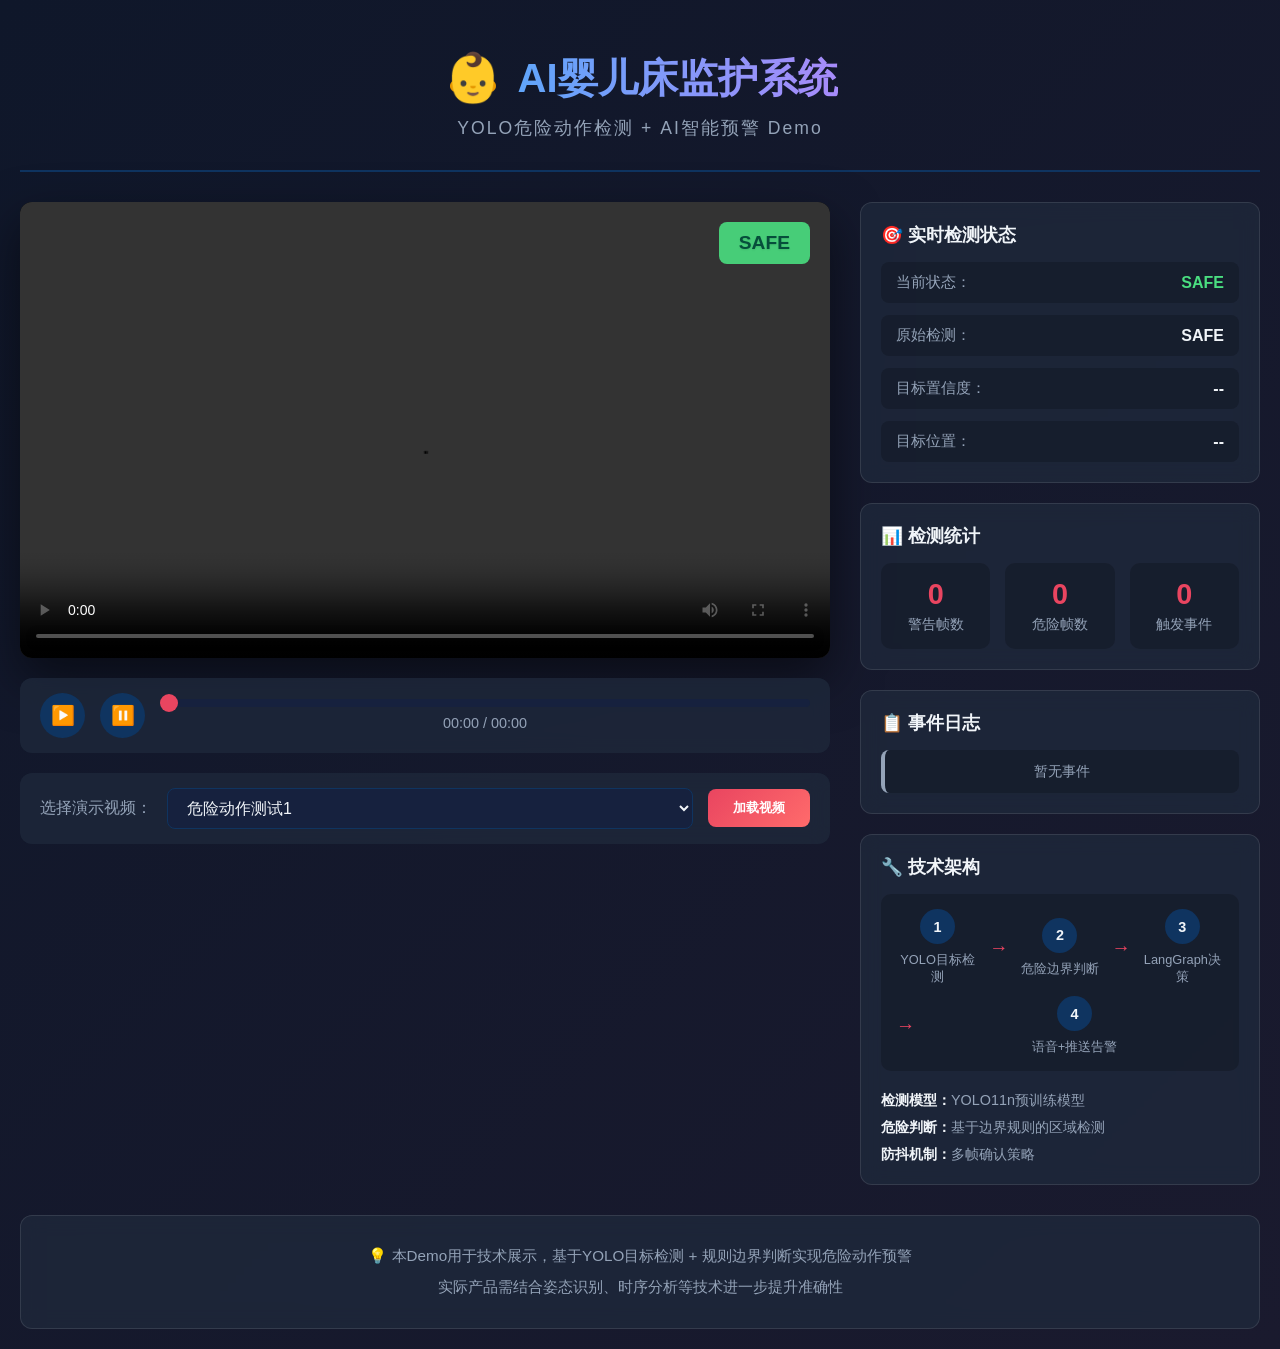
==== web_demo/index.html @ 7f45ea26 "初始化智能婴儿床双Agent演示项目 - 项目结构重组：docs/、assets/、archive/、data/sample_events/ - 保留核心演示代码：LangGraph Safety A" ====
<!DOCTYPE html>
<html lang="zh-CN">
<head>
    <meta charset="UTF-8">
    <meta name="viewport" content="width=device-width, initial-scale=1.0">
    <title>AI婴儿床监护系统 - YOLO危险动作检测Demo</title>
    <link rel="stylesheet" href="css/style.css">
</head>
<body>
    <div class="container">
        <!-- 头部标题 -->
        <header class="header">
            <div class="logo">
                <span class="logo-icon">👶</span>
                <h1>AI婴儿床监护系统</h1>
            </div>
            <div class="subtitle">YOLO危险动作检测 + AI智能预警 Demo</div>
        </header>

        <!-- 主内容区 -->
        <main class="main-content">
            <!-- 左侧：视频播放区 -->
            <div class="video-section">
                <div class="video-container">
                    <video id="videoPlayer" class="video-player" controls>
                        <source src="" type="video/mp4">
                        您的浏览器不支持视频播放
                    </video>
                    <canvas id="overlayCanvas" class="overlay-canvas"></canvas>
                    
                    <!-- 状态覆盖层 -->
                    <div id="statusOverlay" class="status-overlay safe">
                        <div class="status-badge" id="statusBadge">SAFE</div>
                    </div>
                    
                    <!-- 危险警告覆盖层 -->
                    <div id="dangerOverlay" class="danger-overlay hidden">
                        <div class="danger-content">
                            <div class="danger-icon">⚠️</div>
                            <div class="danger-text">危险动作检测</div>
                            <div class="danger-subtext">AI闭环已激活</div>
                        </div>
                    </div>
                </div>
                
                <!-- 视频控制栏 -->
                <div class="video-controls">
                    <button id="playBtn" class="control-btn">
                        <span class="icon">▶️</span>
                    </button>
                    <button id="pauseBtn" class="control-btn">
                        <span class="icon">⏸️</span>
                    </button>
                    <div class="progress-container">
                        <input type="range" id="progressBar" class="progress-bar" min="0" max="100" value="0">
                        <div class="time-display">
                            <span id="currentTime">00:00</span> / <span id="totalTime">00:00</span>
                        </div>
                    </div>
                </div>
                
                <!-- 视频选择器 -->
                <div class="video-selector">
                    <label>选择演示视频：</label>
                    <select id="videoSelect" class="video-select">
                        <option value="dangerous_test1">危险动作测试1</option>
                        <option value="dangerous_test2">危险动作测试2</option>
                        <option value="dangerous_test3">危险动作测试3</option>
                    </select>
                    <button id="loadVideoBtn" class="load-btn">加载视频</button>
                </div>
            </div>

            <!-- 右侧：信息面板 -->
            <div class="info-section">
                <!-- 实时状态卡片 -->
                <div class="info-card status-card">
                    <h3>🎯 实时检测状态</h3>
                    <div class="status-display">
                        <div class="status-item">
                            <span class="label">当前状态：</span>
                            <span id="currentStage" class="value stage-safe">SAFE</span>
                        </div>
                        <div class="status-item">
                            <span class="label">原始检测：</span>
                            <span id="rawStage" class="value">SAFE</span>
                        </div>
                        <div class="status-item">
                            <span class="label">目标置信度：</span>
                            <span id="confidence" class="value">--</span>
                        </div>
                        <div class="status-item">
                            <span class="label">目标位置：</span>
                            <span id="targetPos" class="value">--</span>
                        </div>
                    </div>
                </div>

                <!-- 检测统计 -->
                <div class="info-card stats-card">
                    <h3>📊 检测统计</h3>
                    <div class="stats-grid">
                        <div class="stat-item">
                            <div class="stat-value" id="warningCount">0</div>
                            <div class="stat-label">警告帧数</div>
                        </div>
                        <div class="stat-item">
                            <div class="stat-value" id="dangerCount">0</div>
                            <div class="stat-label">危险帧数</div>
                        </div>
                        <div class="stat-item">
                            <div class="stat-value" id="eventCount">0</div>
                            <div class="stat-label">触发事件</div>
                        </div>
                    </div>
                </div>

                <!-- 事件日志 -->
                <div class="info-card events-card">
                    <h3>📋 事件日志</h3>
                    <div id="eventsList" class="events-list">
                        <div class="event-item empty">暂无事件</div>
                    </div>
                </div>

                <!-- 技术说明 -->
                <div class="info-card tech-card">
                    <h3>🔧 技术架构</h3>
                    <div class="tech-flow">
                        <div class="tech-step">
                            <div class="step-num">1</div>
                            <div class="step-text">YOLO目标检测</div>
                        </div>
                        <div class="tech-arrow">→</div>
                        <div class="tech-step">
                            <div class="step-num">2</div>
                            <div class="step-text">危险边界判断</div>
                        </div>
                        <div class="tech-arrow">→</div>
                        <div class="tech-step">
                            <div class="step-num">3</div>
                            <div class="step-text">LangGraph决策</div>
                        </div>
                        <div class="tech-arrow">→</div>
                        <div class="tech-step">
                            <div class="step-num">4</div>
                            <div class="step-text">语音+推送告警</div>
                        </div>
                    </div>
                    <div class="tech-details">
                        <p><strong>检测模型：</strong>YOLO11n预训练模型</p>
                        <p><strong>危险判断：</strong>基于边界规则的区域检测</p>
                        <p><strong>防抖机制：</strong>多帧确认策略</p>
                    </div>
                </div>
            </div>
        </main>

        <!-- 底部说明 -->
        <footer class="footer">
            <p>💡 本Demo用于技术展示，基于YOLO目标检测 + 规则边界判断实现危险动作预警</p>
            <p>实际产品需结合姿态识别、时序分析等技术进一步提升准确性</p>
        </footer>
    </div>

    <script src="js/app.js"></script>
</body>
</html>
---- web_demo/css/style.css ----
/* 全局样式 */
* {
    margin: 0;
    padding: 0;
    box-sizing: border-box;
}

:root {
    --primary-color: #1a1a2e;
    --secondary-color: #16213e;
    --accent-color: #0f3460;
    --highlight-color: #e94560;
    --safe-color: #4ade80;
    --warning-color: #fbbf24;
    --danger-color: #f87171;
    --text-primary: #f1f5f9;
    --text-secondary: #94a3b8;
    --bg-dark: #0f172a;
    --card-bg: rgba(30, 41, 59, 0.8);
}

body {
    font-family: -apple-system, BlinkMacSystemFont, 'Segoe UI', 'PingFang SC', 'Hiragino Sans GB', 'Microsoft YaHei', sans-serif;
    background: linear-gradient(135deg, var(--bg-dark) 0%, var(--primary-color) 100%);
    color: var(--text-primary);
    min-height: 100vh;
    overflow-x: hidden;
}

.container {
    max-width: 1600px;
    margin: 0 auto;
    padding: 20px;
}

/* 头部样式 */
.header {
    text-align: center;
    padding: 30px 0;
    border-bottom: 2px solid var(--accent-color);
    margin-bottom: 30px;
}

.logo {
    display: flex;
    align-items: center;
    justify-content: center;
    gap: 15px;
    margin-bottom: 10px;
}

.logo-icon {
    font-size: 48px;
}

.header h1 {
    font-size: 2.5rem;
    background: linear-gradient(90deg, #60a5fa, #a78bfa);
    -webkit-background-clip: text;
    -webkit-text-fill-color: transparent;
    background-clip: text;
}

.subtitle {
    color: var(--text-secondary);
    font-size: 1.1rem;
    letter-spacing: 2px;
}

/* 主内容区 */
.main-content {
    display: grid;
    grid-template-columns: 1fr 400px;
    gap: 30px;
    margin-bottom: 30px;
}

/* 视频播放区 */
.video-section {
    display: flex;
    flex-direction: column;
    gap: 20px;
}

.video-container {
    position: relative;
    width: 100%;
    aspect-ratio: 16/9;
    background: #000;
    border-radius: 12px;
    overflow: hidden;
    box-shadow: 0 20px 50px rgba(0, 0, 0, 0.5);
}

.video-player {
    width: 100%;
    height: 100%;
    object-fit: contain;
    display: block;
}

.overlay-canvas {
    position: absolute;
    top: 0;
    left: 0;
    width: 100%;
    height: 100%;
    pointer-events: none;
}

/* 状态覆盖层 */
.status-overlay {
    position: absolute;
    top: 20px;
    right: 20px;
    padding: 10px 20px;
    border-radius: 8px;
    font-weight: bold;
    font-size: 1.2rem;
    transition: all 0.3s ease;
}

.status-overlay.safe {
    background: rgba(74, 222, 128, 0.9);
    color: #064e3b;
}

.status-overlay.warning {
    background: rgba(251, 191, 36, 0.9);
    color: #78350f;
}

.status-overlay.danger {
    background: rgba(248, 113, 113, 0.9);
    color: #7f1d1d;
}

.status-badge {
    text-shadow: 0 1px 2px rgba(0, 0, 0, 0.1);
}

/* 危险警告覆盖层 */
.danger-overlay {
    position: absolute;
    top: 0;
    left: 0;
    width: 100%;
    height: 100%;
    background: rgba(220, 38, 38, 0.85);
    display: flex;
    align-items: center;
    justify-content: center;
    animation: dangerPulse 1s ease-in-out infinite;
}

.danger-overlay.hidden {
    display: none;
}

@keyframes dangerPulse {
    0%, 100% { opacity: 0.9; }
    50% { opacity: 1; }
}

.danger-content {
    text-align: center;
    color: white;
}

.danger-icon {
    font-size: 80px;
    margin-bottom: 20px;
    animation: shake 0.5s ease-in-out infinite;
}

@keyframes shake {
    0%, 100% { transform: translateX(0); }
    25% { transform: translateX(-10px); }
    75% { transform: translateX(10px); }
}

.danger-text {
    font-size: 2.5rem;
    font-weight: bold;
    margin-bottom: 10px;
    text-shadow: 0 2px 10px rgba(0, 0, 0, 0.5);
}

.danger-subtext {
    font-size: 1.3rem;
    opacity: 0.9;
}

/* 视频控制栏 */
.video-controls {
    display: flex;
    align-items: center;
    gap: 15px;
    padding: 15px 20px;
    background: var(--card-bg);
    border-radius: 12px;
    backdrop-filter: blur(10px);
}

.control-btn {
    width: 45px;
    height: 45px;
    border: none;
    border-radius: 50%;
    background: var(--accent-color);
    color: white;
    cursor: pointer;
    transition: all 0.3s ease;
    display: flex;
    align-items: center;
    justify-content: center;
    font-size: 1.2rem;
}

.control-btn:hover {
    background: var(--highlight-color);
    transform: scale(1.05);
}

.progress-container {
    flex: 1;
    display: flex;
    flex-direction: column;
    gap: 8px;
}

.progress-bar {
    width: 100%;
    height: 8px;
    -webkit-appearance: none;
    appearance: none;
    background: var(--secondary-color);
    border-radius: 4px;
    outline: none;
    cursor: pointer;
}

.progress-bar::-webkit-slider-thumb {
    -webkit-appearance: none;
    appearance: none;
    width: 18px;
    height: 18px;
    background: var(--highlight-color);
    border-radius: 50%;
    cursor: pointer;
    transition: all 0.2s ease;
}

.progress-bar::-webkit-slider-thumb:hover {
    transform: scale(1.2);
    box-shadow: 0 0 10px rgba(233, 69, 96, 0.5);
}

.time-display {
    text-align: center;
    color: var(--text-secondary);
    font-size: 0.9rem;
    font-variant-numeric: tabular-nums;
}

/* 视频选择器 */
.video-selector {
    display: flex;
    align-items: center;
    gap: 15px;
    padding: 15px 20px;
    background: var(--card-bg);
    border-radius: 12px;
    backdrop-filter: blur(10px);
}

.video-selector label {
    color: var(--text-secondary);
    font-weight: 500;
}

.video-select {
    flex: 1;
    padding: 10px 15px;
    border: 1px solid var(--accent-color);
    border-radius: 8px;
    background: var(--secondary-color);
    color: var(--text-primary);
    font-size: 1rem;
    cursor: pointer;
    outline: none;
}

.video-select:focus {
    border-color: var(--highlight-color);
}

.load-btn {
    padding: 10px 25px;
    border: none;
    border-radius: 8px;
    background: linear-gradient(135deg, var(--highlight-color), #ff6b6b);
    color: white;
    font-weight: 600;
    cursor: pointer;
    transition: all 0.3s ease;
}

.load-btn:hover {
    transform: translateY(-2px);
    box-shadow: 0 5px 20px rgba(233, 69, 96, 0.4);
}

/* 信息面板 */
.info-section {
    display: flex;
    flex-direction: column;
    gap: 20px;
}

.info-card {
    background: var(--card-bg);
    border-radius: 12px;
    padding: 20px;
    backdrop-filter: blur(10px);
    border: 1px solid rgba(255, 255, 255, 0.1);
}

.info-card h3 {
    font-size: 1.1rem;
    margin-bottom: 15px;
    color: var(--text-primary);
    display: flex;
    align-items: center;
    gap: 10px;
}

/* 状态显示 */
.status-display {
    display: flex;
    flex-direction: column;
    gap: 12px;
}

.status-item {
    display: flex;
    justify-content: space-between;
    align-items: center;
    padding: 10px 15px;
    background: rgba(0, 0, 0, 0.2);
    border-radius: 8px;
}

.status-item .label {
    color: var(--text-secondary);
    font-size: 0.95rem;
}

.status-item .value {
    font-weight: 600;
    font-variant-numeric: tabular-nums;
}

.stage-safe {
    color: var(--safe-color);
}

.stage-warning {
    color: var(--warning-color);
}

.stage-danger {
    color: var(--danger-color);
}

/* 统计网格 */
.stats-grid {
    display: grid;
    grid-template-columns: repeat(3, 1fr);
    gap: 15px;
}

.stat-item {
    text-align: center;
    padding: 15px;
    background: rgba(0, 0, 0, 0.2);
    border-radius: 10px;
    transition: all 0.3s ease;
}

.stat-item:hover {
    transform: translateY(-3px);
    background: rgba(0, 0, 0, 0.3);
}

.stat-value {
    font-size: 1.8rem;
    font-weight: bold;
    color: var(--highlight-color);
    margin-bottom: 5px;
}

.stat-label {
    font-size: 0.85rem;
    color: var(--text-secondary);
}

/* 事件列表 */
.events-list {
    max-height: 200px;
    overflow-y: auto;
    display: flex;
    flex-direction: column;
    gap: 10px;
}

.events-list::-webkit-scrollbar {
    width: 6px;
}

.events-list::-webkit-scrollbar-track {
    background: var(--secondary-color);
    border-radius: 3px;
}

.events-list::-webkit-scrollbar-thumb {
    background: var(--accent-color);
    border-radius: 3px;
}

.event-item {
    padding: 12px 15px;
    background: rgba(0, 0, 0, 0.2);
    border-radius: 8px;
    border-left: 4px solid var(--danger-color);
    font-size: 0.9rem;
}

.event-item.empty {
    border-left-color: var(--text-secondary);
    color: var(--text-secondary);
    text-align: center;
}

.event-time {
    color: var(--text-secondary);
    font-size: 0.8rem;
    margin-bottom: 5px;
}

.event-desc {
    color: var(--text-primary);
}

/* 技术流程 */
.tech-flow {
    display: flex;
    align-items: center;
    justify-content: space-between;
    margin-bottom: 20px;
    padding: 15px;
    background: rgba(0, 0, 0, 0.2);
    border-radius: 10px;
    flex-wrap: wrap;
    gap: 10px;
}

.tech-step {
    text-align: center;
    flex: 1;
    min-width: 80px;
}

.step-num {
    width: 35px;
    height: 35px;
    background: var(--accent-color);
    border-radius: 50%;
    display: flex;
    align-items: center;
    justify-content: center;
    margin: 0 auto 8px;
    font-weight: bold;
    font-size: 0.9rem;
}

.step-text {
    font-size: 0.8rem;
    color: var(--text-secondary);
}

.tech-arrow {
    color: var(--highlight-color);
    font-size: 1.2rem;
    font-weight: bold;
}

.tech-details {
    display: flex;
    flex-direction: column;
    gap: 8px;
}

.tech-details p {
    font-size: 0.9rem;
    color: var(--text-secondary);
}

.tech-details strong {
    color: var(--text-primary);
}

/* 底部说明 */
.footer {
    text-align: center;
    padding: 30px;
    background: var(--card-bg);
    border-radius: 12px;
    backdrop-filter: blur(10px);
    border: 1px solid rgba(255, 255, 255, 0.1);
}

.footer p {
    color: var(--text-secondary);
    margin-bottom: 10px;
    font-size: 0.95rem;
}

.footer p:last-child {
    margin-bottom: 0;
}

/* 响应式设计 */
@media (max-width: 1200px) {
    .main-content {
        grid-template-columns: 1fr;
    }
    
    .info-section {
        display: grid;
        grid-template-columns: repeat(2, 1fr);
    }
}

@media (max-width: 768px) {
    .header h1 {
        font-size: 1.8rem;
    }
    
    .info-section {
        grid-template-columns: 1fr;
    }
    
    .tech-flow {
        flex-direction: column;
        gap: 15px;
    }
    
    .tech-arrow {
        transform: rotate(90deg);
    }
}
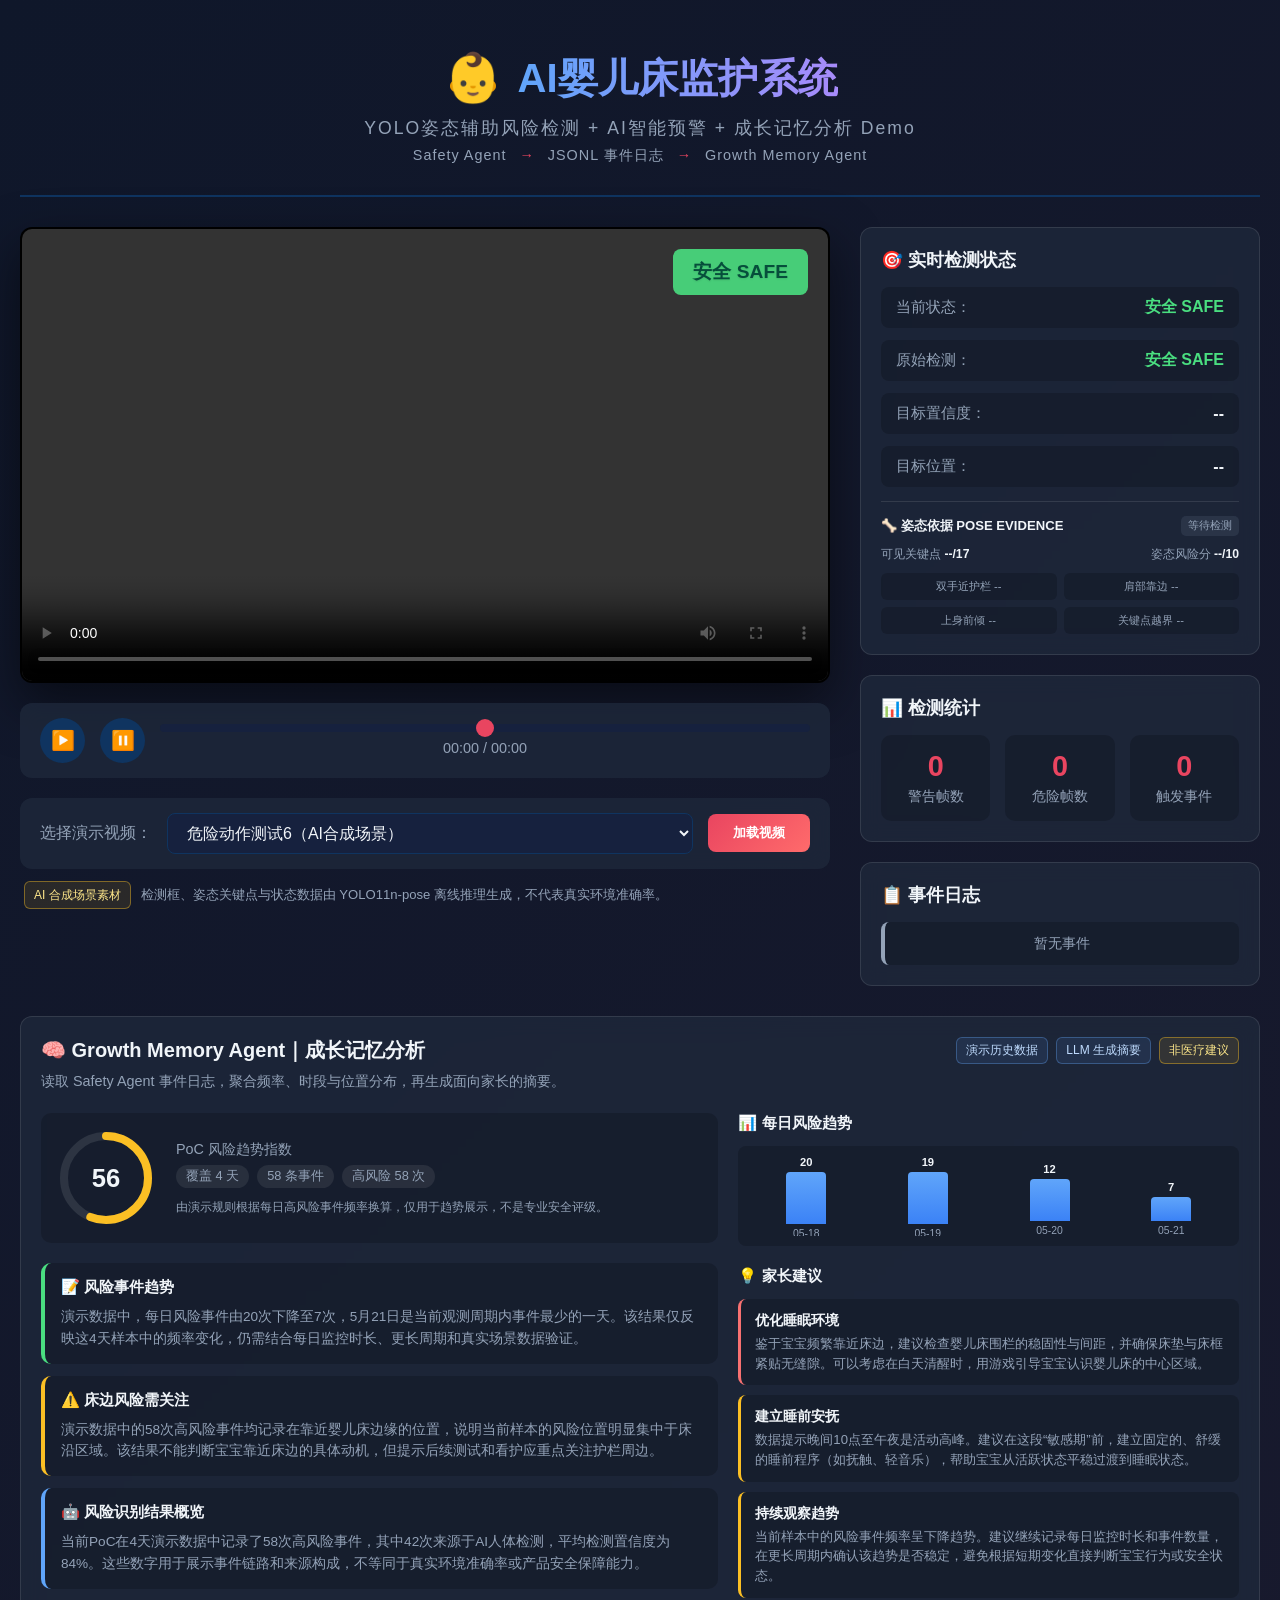
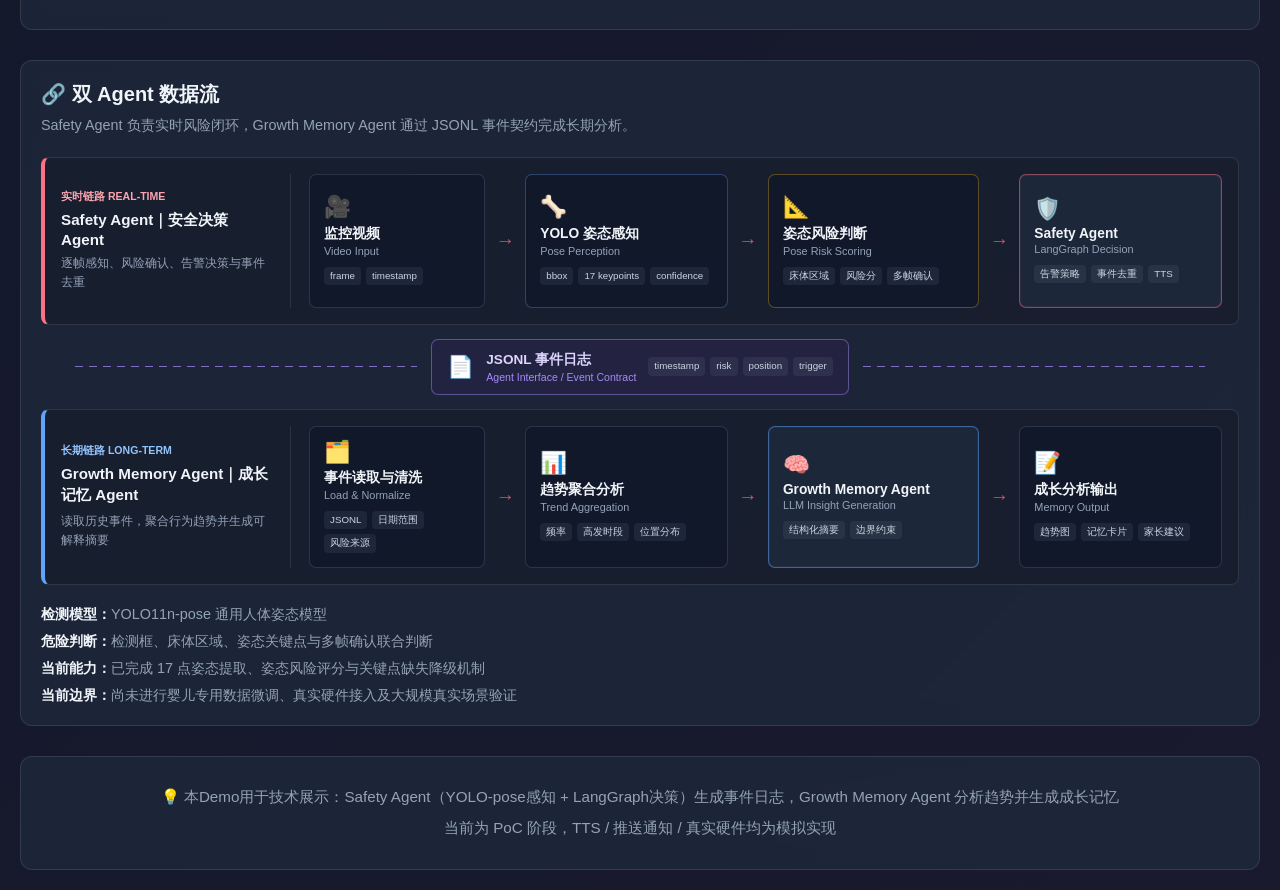
==== commit 095871ad: "新增 Growth Memory Agent 双 Agent 完整演示 - 新增 demo_growth_memory_agent.py：LangGraph 4 节点图，接入硅基流动 Qwen3.5-" ====
--- a/web_demo/index.html
+++ b/web_demo/index.html
@@ -3,7 +3,8 @@
 <head>
     <meta charset="UTF-8">
     <meta name="viewport" content="width=device-width, initial-scale=1.0">
-    <title>AI婴儿床监护系统 - YOLO危险动作检测Demo</title>
+    <title>AI婴儿床监护系统 - 双Agent智能Demo</title>
+    <link rel="icon" href="data:,">
     <link rel="stylesheet" href="css/style.css">
 </head>
 <body>
@@ -14,7 +15,10 @@
                 <span class="logo-icon">👶</span>
                 <h1>AI婴儿床监护系统</h1>
             </div>
-            <div class="subtitle">YOLO危险动作检测 + AI智能预警 Demo</div>
+            <div class="subtitle">YOLO姿态辅助风险检测 + AI智能预警 + 成长记忆分析 Demo</div>
+            <div class="agent-chain-info">
+                Safety Agent <span class="chain-arrow">→</span> JSONL 事件日志 <span class="chain-arrow">→</span> Growth Memory Agent
+            </div>
         </header>
 
         <!-- 主内容区 -->
@@ -30,15 +34,15 @@
                     
                     <!-- 状态覆盖层 -->
                     <div id="statusOverlay" class="status-overlay safe">
-                        <div class="status-badge" id="statusBadge">SAFE</div>
+                        <div class="status-badge" id="statusBadge">安全 SAFE</div>
                     </div>
                     
                     <!-- 危险警告覆盖层 -->
                     <div id="dangerOverlay" class="danger-overlay hidden">
                         <div class="danger-content">
                             <div class="danger-icon">⚠️</div>
-                            <div class="danger-text">危险动作检测</div>
-                            <div class="danger-subtext">AI闭环已激活</div>
+                            <div class="danger-text">危险行为预警 RISK ALERT</div>
+                            <div class="danger-subtext">AI 安全闭环已激活</div>
                         </div>
                     </div>
                 </div>
@@ -63,11 +67,18 @@
                 <div class="video-selector">
                     <label>选择演示视频：</label>
                     <select id="videoSelect" class="video-select">
-                        <option value="dangerous_test1">危险动作测试1</option>
-                        <option value="dangerous_test2">危险动作测试2</option>
+                        <option value="dangerous_test1">床沿行为测试1（关注样例）</option>
+                        <option value="dangerous_test2">床沿行为测试2（观察样例）</option>
                         <option value="dangerous_test3">危险动作测试3</option>
+                        <option value="dangerous_test4">危险动作测试4</option>
+                        <option value="dangerous_test5">危险动作测试5</option>
+                        <option value="dangerous_test6" selected>危险动作测试6（AI合成场景）</option>
                     </select>
                     <button id="loadVideoBtn" class="load-btn">加载视频</button>
+                </div>
+                <div id="videoDisclosure" class="source-disclosure">
+                    <span class="disclosure-badge synthetic">AI 合成场景素材</span>
+                    <span>检测框、姿态关键点与状态数据由 YOLO11n-pose 离线推理生成，不代表真实环境准确率。</span>
                 </div>
             </div>
 
@@ -79,11 +90,11 @@
                     <div class="status-display">
                         <div class="status-item">
                             <span class="label">当前状态：</span>
-                            <span id="currentStage" class="value stage-safe">SAFE</span>
+                            <span id="currentStage" class="value stage-safe">安全 SAFE</span>
                         </div>
                         <div class="status-item">
                             <span class="label">原始检测：</span>
-                            <span id="rawStage" class="value">SAFE</span>
+                            <span id="rawStage" class="value stage-safe">安全 SAFE</span>
                         </div>
                         <div class="status-item">
                             <span class="label">目标置信度：</span>
@@ -92,6 +103,22 @@
                         <div class="status-item">
                             <span class="label">目标位置：</span>
                             <span id="targetPos" class="value">--</span>
+                        </div>
+                    </div>
+                    <div class="pose-evidence">
+                        <div class="pose-evidence-header">
+                            <span>🦴 姿态依据 POSE EVIDENCE</span>
+                            <span id="poseMode" class="pose-mode">等待检测</span>
+                        </div>
+                        <div class="pose-summary">
+                            <span>可见关键点 <strong id="visibleKeypoints">--/17</strong></span>
+                            <span>姿态风险分 <strong id="poseRiskScore">--/10</strong></span>
+                        </div>
+                        <div class="pose-evidence-grid">
+                            <span id="evidenceWrists" class="evidence-chip">双手近护栏 --</span>
+                            <span id="evidenceShoulders" class="evidence-chip">肩部靠边 --</span>
+                            <span id="evidenceLean" class="evidence-chip">上身前倾 --</span>
+                            <span id="evidenceOutside" class="evidence-chip">关键点越界 --</span>
                         </div>
                     </div>
                 </div>
@@ -123,43 +150,184 @@
                     </div>
                 </div>
 
-                <!-- 技术说明 -->
-                <div class="info-card tech-card">
-                    <h3>🔧 技术架构</h3>
-                    <div class="tech-flow">
-                        <div class="tech-step">
-                            <div class="step-num">1</div>
-                            <div class="step-text">YOLO目标检测</div>
-                        </div>
-                        <div class="tech-arrow">→</div>
-                        <div class="tech-step">
-                            <div class="step-num">2</div>
-                            <div class="step-text">危险边界判断</div>
-                        </div>
-                        <div class="tech-arrow">→</div>
-                        <div class="tech-step">
-                            <div class="step-num">3</div>
-                            <div class="step-text">LangGraph决策</div>
-                        </div>
-                        <div class="tech-arrow">→</div>
-                        <div class="tech-step">
-                            <div class="step-num">4</div>
-                            <div class="step-text">语音+推送告警</div>
-                        </div>
-                    </div>
-                    <div class="tech-details">
-                        <p><strong>检测模型：</strong>YOLO11n预训练模型</p>
-                        <p><strong>危险判断：</strong>基于边界规则的区域检测</p>
-                        <p><strong>防抖机制：</strong>多帧确认策略</p>
-                    </div>
-                </div>
             </div>
         </main>
+
+        <section class="growth-memory-card showcase-section">
+            <div class="section-heading">
+                <div>
+                    <h2>🧠 Growth Memory Agent｜成长记忆分析</h2>
+                    <p>读取 Safety Agent 事件日志，聚合频率、时段与位置分布，再生成面向家长的摘要。</p>
+                </div>
+                <div class="data-badges">
+                    <span class="data-badge">演示历史数据</span>
+                    <span id="llmBadge" class="data-badge">AI 生成摘要</span>
+                    <span class="data-badge caution">非医疗建议</span>
+                </div>
+            </div>
+
+            <div class="growth-overview-grid">
+                <div class="growth-column">
+                    <div class="safety-score-section">
+                        <div class="safety-score-ring">
+                            <svg width="100" height="100" viewBox="0 0 100 100">
+                                <circle cx="50" cy="50" r="42" stroke="rgba(255,255,255,0.1)" stroke-width="8" fill="none" />
+                                <circle id="scoreCircle" cx="50" cy="50" r="42" stroke="#4ade80" stroke-width="8" fill="none"
+                                    stroke-dasharray="263.9" stroke-dashoffset="263.9" stroke-linecap="round" />
+                            </svg>
+                            <div class="score-text" id="safetyScoreText">--</div>
+                        </div>
+                        <div class="safety-score-meta">
+                            <div class="score-label">PoC 风险趋势指数</div>
+                            <div class="score-details" id="scoreDetails"></div>
+                            <p class="score-note">由演示规则根据每日高风险事件频率换算，仅用于趋势展示，不是专业安全评级。</p>
+                        </div>
+                    </div>
+
+                    <div id="memoryCardsContainer" class="memory-cards-grid">
+                        <div class="gm-empty">加载中...</div>
+                    </div>
+                </div>
+
+                <div class="growth-column">
+                    <div class="trend-section">
+                        <h3>📊 每日风险趋势</h3>
+                        <div id="trendBars" class="trend-bars"></div>
+                    </div>
+
+                    <div class="suggestions-section">
+                        <h3>💡 家长建议</h3>
+                        <div id="suggestionsList" class="suggestions-list"></div>
+                    </div>
+                </div>
+            </div>
+        </section>
+
+        <section class="info-card tech-card showcase-section">
+            <div class="section-heading">
+                <div>
+                    <h2>🔗 双 Agent 数据流</h2>
+                    <p>Safety Agent 负责实时风险闭环，Growth Memory Agent 通过 JSONL 事件契约完成长期分析。</p>
+                </div>
+            </div>
+            <div class="agent-flow">
+                <div class="agent-lane safety-lane">
+                    <div class="agent-lane-label">
+                        <span class="lane-kicker">实时链路 REAL-TIME</span>
+                        <strong>Safety Agent｜安全决策 Agent</strong>
+                        <span>逐帧感知、风险确认、告警决策与事件去重</span>
+                    </div>
+                    <div class="agent-lane-nodes">
+                        <div class="flow-node input-node">
+                            <span class="flow-icon">🎥</span>
+                            <strong>监控视频</strong>
+                            <small>Video Input</small>
+                            <div class="flow-tags">
+                                <span>frame</span><span>timestamp</span>
+                            </div>
+                        </div>
+                        <div class="flow-arrow" aria-hidden="true">→</div>
+                        <div class="flow-node perception-node">
+                            <span class="flow-icon">🦴</span>
+                            <strong>YOLO 姿态感知</strong>
+                            <small>Pose Perception</small>
+                            <div class="flow-tags">
+                                <span>bbox</span><span>17 keypoints</span><span>confidence</span>
+                            </div>
+                        </div>
+                        <div class="flow-arrow" aria-hidden="true">→</div>
+                        <div class="flow-node rule-node">
+                            <span class="flow-icon">📐</span>
+                            <strong>姿态风险判断</strong>
+                            <small>Pose Risk Scoring</small>
+                            <div class="flow-tags">
+                                <span>床体区域</span><span>风险分</span><span>多帧确认</span>
+                            </div>
+                        </div>
+                        <div class="flow-arrow" aria-hidden="true">→</div>
+                        <div class="flow-node agent-node safety-agent-node">
+                            <span class="flow-icon">🛡️</span>
+                            <strong>Safety Agent</strong>
+                            <small>LangGraph Decision</small>
+                            <div class="flow-tags">
+                                <span>告警策略</span><span>事件去重</span><span>TTS</span>
+                            </div>
+                        </div>
+                    </div>
+                </div>
+
+                <div class="event-bus">
+                    <div class="event-bus-line"></div>
+                    <div class="event-node">
+                        <span class="flow-icon">📄</span>
+                        <div>
+                            <strong>JSONL 事件日志</strong>
+                            <small>Agent Interface / Event Contract</small>
+                        </div>
+                        <div class="flow-tags">
+                            <span>timestamp</span><span>risk</span><span>position</span><span>trigger</span>
+                        </div>
+                    </div>
+                    <div class="event-bus-line"></div>
+                </div>
+
+                <div class="agent-lane memory-lane">
+                    <div class="agent-lane-label">
+                        <span class="lane-kicker">长期链路 LONG-TERM</span>
+                        <strong>Growth Memory Agent｜成长记忆 Agent</strong>
+                        <span>读取历史事件，聚合行为趋势并生成可解释摘要</span>
+                    </div>
+                    <div class="agent-lane-nodes memory-nodes">
+                        <div class="flow-node memory-input-node">
+                            <span class="flow-icon">🗂️</span>
+                            <strong>事件读取与清洗</strong>
+                            <small>Load & Normalize</small>
+                            <div class="flow-tags">
+                                <span>JSONL</span><span>日期范围</span><span>风险来源</span>
+                            </div>
+                        </div>
+                        <div class="flow-arrow" aria-hidden="true">→</div>
+                        <div class="flow-node analysis-node">
+                            <span class="flow-icon">📊</span>
+                            <strong>趋势聚合分析</strong>
+                            <small>Trend Aggregation</small>
+                            <div class="flow-tags">
+                                <span>频率</span><span>高发时段</span><span>位置分布</span>
+                            </div>
+                        </div>
+                        <div class="flow-arrow" aria-hidden="true">→</div>
+                        <div class="flow-node agent-node memory-agent-node">
+                            <span class="flow-icon">🧠</span>
+                            <strong>Growth Memory Agent</strong>
+                            <small>LLM Insight Generation</small>
+                            <div class="flow-tags">
+                                <span>结构化摘要</span><span>边界约束</span>
+                            </div>
+                        </div>
+                        <div class="flow-arrow" aria-hidden="true">→</div>
+                        <div class="flow-node output-node">
+                            <span class="flow-icon">📝</span>
+                            <strong>成长分析输出</strong>
+                            <small>Memory Output</small>
+                            <div class="flow-tags">
+                                <span>趋势图</span><span>记忆卡片</span><span>家长建议</span>
+                            </div>
+                        </div>
+                    </div>
+                </div>
+            </div>
+            <div class="tech-details">
+                <p><strong>检测模型：</strong>YOLO11n-pose 通用人体姿态模型</p>
+                <p><strong>危险判断：</strong>检测框、床体区域、姿态关键点与多帧确认联合判断</p>
+                <p><strong>当前能力：</strong>已完成 17 点姿态提取、姿态风险评分与关键点缺失降级机制</p>
+                <p><strong>当前边界：</strong>尚未进行婴儿专用数据微调、真实硬件接入及大规模真实场景验证</p>
+            </div>
+        </section>
 
         <!-- 底部说明 -->
         <footer class="footer">
-            <p>💡 本Demo用于技术展示，基于YOLO目标检测 + 规则边界判断实现危险动作预警</p>
-            <p>实际产品需结合姿态识别、时序分析等技术进一步提升准确性</p>
+            <p>💡 本Demo用于技术展示：Safety Agent（YOLO-pose感知 + LangGraph决策）生成事件日志，Growth Memory Agent 分析趋势并生成成长记忆</p>
+            <p>当前为 PoC 阶段，TTS / 推送通知 / 真实硬件均为模拟实现</p>
         </footer>
     </div>
 
--- a/web_demo/css/style.css
+++ b/web_demo/css/style.css
@@ -90,6 +90,13 @@
     border-radius: 12px;
     overflow: hidden;
     box-shadow: 0 20px 50px rgba(0, 0, 0, 0.5);
+    border: 2px solid transparent;
+    transition: border-color 0.25s ease, box-shadow 0.25s ease;
+}
+
+.video-container.danger-state {
+    border-color: var(--danger-color);
+    box-shadow: 0 0 0 4px rgba(248, 113, 113, 0.16), 0 20px 50px rgba(0, 0, 0, 0.5);
 }
 
 .video-player {
@@ -146,11 +153,13 @@
     left: 0;
     width: 100%;
     height: 100%;
-    background: rgba(220, 38, 38, 0.85);
-    display: flex;
-    align-items: center;
+    background: rgba(220, 38, 38, 0.12);
+    display: flex;
+    align-items: flex-start;
     justify-content: center;
-    animation: dangerPulse 1s ease-in-out infinite;
+    padding-top: 72px;
+    pointer-events: none;
+    animation: dangerPulse 1.2s ease-in-out infinite;
 }
 
 .danger-overlay.hidden {
@@ -158,37 +167,35 @@
 }
 
 @keyframes dangerPulse {
-    0%, 100% { opacity: 0.9; }
-    50% { opacity: 1; }
+    0%, 100% { background-color: rgba(220, 38, 38, 0.08); }
+    50% { background-color: rgba(220, 38, 38, 0.16); }
 }
 
 .danger-content {
+    display: flex;
+    align-items: center;
+    gap: 12px;
     text-align: center;
     color: white;
+    padding: 12px 20px;
+    border-radius: 8px;
+    background: rgba(127, 29, 29, 0.9);
+    box-shadow: 0 8px 24px rgba(0, 0, 0, 0.32);
 }
 
 .danger-icon {
-    font-size: 80px;
-    margin-bottom: 20px;
-    animation: shake 0.5s ease-in-out infinite;
-}
-
-@keyframes shake {
-    0%, 100% { transform: translateX(0); }
-    25% { transform: translateX(-10px); }
-    75% { transform: translateX(10px); }
+    font-size: 30px;
 }
 
 .danger-text {
-    font-size: 2.5rem;
+    font-size: 1.35rem;
     font-weight: bold;
-    margin-bottom: 10px;
     text-shadow: 0 2px 10px rgba(0, 0, 0, 0.5);
 }
 
 .danger-subtext {
-    font-size: 1.3rem;
-    opacity: 0.9;
+    font-size: 0.9rem;
+    opacity: 0.82;
 }
 
 /* 视频控制栏 */
@@ -311,6 +318,37 @@
     box-shadow: 0 5px 20px rgba(233, 69, 96, 0.4);
 }
 
+.source-disclosure {
+    display: flex;
+    align-items: center;
+    gap: 10px;
+    margin-top: -8px;
+    padding: 0 4px;
+    color: var(--text-secondary);
+    font-size: 0.82rem;
+    line-height: 1.5;
+}
+
+.disclosure-badge,
+.data-badge {
+    display: inline-flex;
+    align-items: center;
+    min-height: 26px;
+    padding: 4px 9px;
+    border: 1px solid rgba(96, 165, 250, 0.34);
+    border-radius: 6px;
+    background: rgba(96, 165, 250, 0.1);
+    color: #bfdbfe;
+    font-size: 0.75rem;
+    white-space: nowrap;
+}
+
+.disclosure-badge.synthetic {
+    border-color: rgba(251, 191, 36, 0.42);
+    background: rgba(251, 191, 36, 0.1);
+    color: #fde68a;
+}
+
 /* 信息面板 */
 .info-section {
     display: flex;
@@ -373,6 +411,80 @@
     color: var(--danger-color);
 }
 
+.pose-evidence {
+    margin-top: 14px;
+    padding-top: 14px;
+    border-top: 1px solid rgba(255, 255, 255, 0.1);
+}
+
+.pose-evidence-header,
+.pose-summary {
+    display: flex;
+    align-items: center;
+    justify-content: space-between;
+    gap: 12px;
+}
+
+.pose-evidence-header {
+    color: var(--text-primary);
+    font-size: 0.82rem;
+    font-weight: 600;
+}
+
+.pose-mode {
+    padding: 3px 7px;
+    border-radius: 5px;
+    background: rgba(148, 163, 184, 0.12);
+    color: var(--text-secondary);
+    font-size: 0.68rem;
+    font-weight: 500;
+}
+
+.pose-mode.active {
+    background: rgba(74, 222, 128, 0.12);
+    color: var(--safe-color);
+}
+
+.pose-mode.fallback {
+    background: rgba(251, 191, 36, 0.12);
+    color: var(--warning-color);
+}
+
+.pose-summary {
+    margin-top: 10px;
+    color: var(--text-secondary);
+    font-size: 0.76rem;
+}
+
+.pose-summary strong {
+    color: var(--text-primary);
+    font-variant-numeric: tabular-nums;
+}
+
+.pose-evidence-grid {
+    display: grid;
+    grid-template-columns: repeat(2, minmax(0, 1fr));
+    gap: 7px;
+    margin-top: 10px;
+}
+
+.evidence-chip {
+    min-width: 0;
+    padding: 6px 8px;
+    border-radius: 6px;
+    background: rgba(0, 0, 0, 0.2);
+    color: var(--text-secondary);
+    font-size: 0.7rem;
+    text-align: center;
+    white-space: nowrap;
+}
+
+.evidence-chip.active {
+    background: rgba(248, 113, 113, 0.13);
+    color: #fecaca;
+    box-shadow: inset 0 0 0 1px rgba(248, 113, 113, 0.28);
+}
+
 /* 统计网格 */
 .stats-grid {
     display: grid;
@@ -452,47 +564,190 @@
     color: var(--text-primary);
 }
 
-/* 技术流程 */
-.tech-flow {
-    display: flex;
-    align-items: center;
-    justify-content: space-between;
+/* 双 Agent 数据流 */
+.agent-flow {
+    display: flex;
+    flex-direction: column;
+    gap: 14px;
     margin-bottom: 20px;
-    padding: 15px;
-    background: rgba(0, 0, 0, 0.2);
-    border-radius: 10px;
+}
+
+.agent-lane {
+    display: grid;
+    grid-template-columns: 230px minmax(0, 1fr);
+    gap: 18px;
+    padding: 16px;
+    border: 1px solid rgba(255, 255, 255, 0.1);
+    border-radius: 8px;
+    background: rgba(0, 0, 0, 0.16);
+}
+
+.safety-lane {
+    border-left: 4px solid #fb7185;
+}
+
+.memory-lane {
+    border-left: 4px solid #60a5fa;
+}
+
+.agent-lane-label {
+    display: flex;
+    flex-direction: column;
+    justify-content: center;
+    gap: 6px;
+    padding-right: 16px;
+    border-right: 1px solid rgba(255, 255, 255, 0.09);
+}
+
+.agent-lane-label strong {
+    color: var(--text-primary);
+    font-size: 0.95rem;
+}
+
+.agent-lane-label > span:last-child {
+    color: var(--text-secondary);
+    font-size: 0.76rem;
+    line-height: 1.5;
+}
+
+.lane-kicker {
+    color: #fda4af;
+    font-size: 0.66rem;
+    font-weight: 700;
+}
+
+.memory-lane .lane-kicker {
+    color: #93c5fd;
+}
+
+.agent-lane-nodes {
+    display: grid;
+    grid-template-columns: minmax(145px, 1fr) 24px minmax(170px, 1.15fr) 24px minmax(180px, 1.2fr) 24px minmax(175px, 1.15fr);
+    align-items: stretch;
+    gap: 8px;
+    min-width: 0;
+}
+
+.flow-node {
+    display: flex;
+    min-width: 0;
+    min-height: 134px;
+    flex-direction: column;
+    justify-content: center;
+    align-items: flex-start;
+    padding: 14px;
+    border: 1px solid rgba(148, 163, 184, 0.2);
+    border-radius: 7px;
+    background: rgba(15, 23, 42, 0.68);
+}
+
+.flow-node strong {
+    margin-top: 7px;
+    color: var(--text-primary);
+    font-size: 0.86rem;
+}
+
+.flow-node small {
+    margin-top: 2px;
+    color: var(--text-secondary);
+    font-size: 0.68rem;
+}
+
+.flow-icon {
+    font-size: 1.35rem;
+    line-height: 1;
+}
+
+.flow-tags {
+    display: flex;
     flex-wrap: wrap;
-    gap: 10px;
-}
-
-.tech-step {
-    text-align: center;
-    flex: 1;
-    min-width: 80px;
-}
-
-.step-num {
-    width: 35px;
-    height: 35px;
-    background: var(--accent-color);
-    border-radius: 50%;
+    gap: 5px;
+    margin-top: 10px;
+}
+
+.flow-tags span {
+    padding: 3px 6px;
+    border-radius: 4px;
+    background: rgba(148, 163, 184, 0.1);
+    color: #cbd5e1;
+    font-size: 0.61rem;
+    line-height: 1.25;
+}
+
+.perception-node {
+    border-color: rgba(96, 165, 250, 0.32);
+}
+
+.rule-node {
+    border-color: rgba(251, 191, 36, 0.32);
+}
+
+.agent-node {
+    background: rgba(30, 41, 59, 0.92);
+}
+
+.safety-agent-node {
+    border-color: rgba(251, 113, 133, 0.5);
+    box-shadow: inset 0 0 0 1px rgba(251, 113, 133, 0.08);
+}
+
+.memory-agent-node {
+    border-color: rgba(96, 165, 250, 0.5);
+    box-shadow: inset 0 0 0 1px rgba(96, 165, 250, 0.08);
+}
+
+.flow-arrow {
     display: flex;
     align-items: center;
     justify-content: center;
-    margin: 0 auto 8px;
-    font-weight: bold;
-    font-size: 0.9rem;
-}
-
-.step-text {
-    font-size: 0.8rem;
-    color: var(--text-secondary);
-}
-
-.tech-arrow {
     color: var(--highlight-color);
     font-size: 1.2rem;
-    font-weight: bold;
+    font-weight: 700;
+}
+
+.event-bus {
+    display: grid;
+    grid-template-columns: 1fr auto 1fr;
+    align-items: center;
+    gap: 14px;
+    padding: 0 34px;
+}
+
+.event-bus-line {
+    height: 1px;
+    background: repeating-linear-gradient(
+        90deg,
+        rgba(167, 139, 250, 0.72) 0 8px,
+        transparent 8px 14px
+    );
+}
+
+.event-node {
+    display: flex;
+    align-items: center;
+    gap: 12px;
+    max-width: 760px;
+    padding: 11px 15px;
+    border: 1px solid rgba(167, 139, 250, 0.45);
+    border-radius: 7px;
+    background: rgba(88, 28, 135, 0.13);
+}
+
+.event-node strong {
+    display: block;
+    color: #ddd6fe;
+    font-size: 0.85rem;
+}
+
+.event-node small {
+    display: block;
+    margin-top: 2px;
+    color: #a78bfa;
+    font-size: 0.66rem;
+}
+
+.event-node .flow-tags {
+    margin-top: 0;
 }
 
 .tech-details {
@@ -546,17 +801,372 @@
     .header h1 {
         font-size: 1.8rem;
     }
-    
+
     .info-section {
         grid-template-columns: 1fr;
     }
-    
-    .tech-flow {
+
+    .agent-lane {
+        grid-template-columns: 1fr;
+    }
+
+    .agent-lane-label {
+        padding-right: 0;
+        padding-bottom: 12px;
+        border-right: 0;
+        border-bottom: 1px solid rgba(255, 255, 255, 0.09);
+    }
+
+    .agent-lane-nodes {
+        display: flex;
         flex-direction: column;
-        gap: 15px;
-    }
-    
-    .tech-arrow {
+    }
+
+    .flow-node {
+        min-height: 0;
+    }
+
+    .flow-arrow {
+        min-height: 22px;
         transform: rotate(90deg);
     }
-}
+
+    .event-bus {
+        grid-template-columns: 1fr;
+        justify-items: stretch;
+        padding: 0 16px;
+    }
+
+    .event-bus-line {
+        width: 1px;
+        height: 24px;
+        justify-self: center;
+        background: repeating-linear-gradient(
+            180deg,
+            rgba(167, 139, 250, 0.72) 0 8px,
+            transparent 8px 14px
+        );
+    }
+
+    .event-node {
+        flex-wrap: wrap;
+        justify-content: center;
+        text-align: center;
+    }
+}
+
+/* ── Growth Memory Agent 样式 ──────────────────────────── */
+
+.agent-chain-info {
+    text-align: center;
+    color: var(--text-secondary);
+    font-size: 0.9rem;
+    margin-top: 6px;
+    letter-spacing: 1px;
+}
+
+.agent-chain-info .chain-arrow {
+    color: var(--highlight-color);
+    margin: 0 8px;
+}
+
+.showcase-section {
+    margin-bottom: 30px;
+}
+
+.growth-memory-card {
+    background: var(--card-bg);
+    border-radius: 12px;
+    padding: 20px;
+    backdrop-filter: blur(10px);
+    border: 1px solid rgba(255, 255, 255, 0.1);
+}
+
+.section-heading {
+    display: flex;
+    align-items: flex-start;
+    justify-content: space-between;
+    gap: 24px;
+    margin-bottom: 20px;
+}
+
+.section-heading h2 {
+    font-size: 1.25rem;
+    margin-bottom: 6px;
+    color: var(--text-primary);
+}
+
+.section-heading p {
+    color: var(--text-secondary);
+    font-size: 0.9rem;
+    line-height: 1.6;
+}
+
+.data-badges {
+    display: flex;
+    flex-wrap: wrap;
+    justify-content: flex-end;
+    gap: 8px;
+}
+
+.data-badge.caution {
+    border-color: rgba(251, 191, 36, 0.42);
+    background: rgba(251, 191, 36, 0.1);
+    color: #fde68a;
+}
+
+.growth-overview-grid {
+    display: grid;
+    grid-template-columns: minmax(0, 1.15fr) minmax(360px, 0.85fr);
+    gap: 20px;
+}
+
+.growth-column {
+    min-width: 0;
+}
+
+/* 安全评分环形图 */
+.safety-score-section {
+    display: flex;
+    align-items: center;
+    gap: 20px;
+    margin-bottom: 20px;
+    padding: 15px;
+    background: rgba(0, 0, 0, 0.2);
+    border-radius: 10px;
+}
+
+.safety-score-ring {
+    position: relative;
+    width: 100px;
+    height: 100px;
+    flex-shrink: 0;
+}
+
+.safety-score-ring svg {
+    transform: rotate(-90deg);
+}
+
+.safety-score-ring .score-text {
+    position: absolute;
+    top: 50%;
+    left: 50%;
+    transform: translate(-50%, -50%);
+    font-size: 1.6rem;
+    font-weight: bold;
+    color: var(--text-primary);
+}
+
+.safety-score-meta {
+    flex: 1;
+}
+
+.safety-score-meta .score-label {
+    font-size: 0.9rem;
+    color: var(--text-secondary);
+    margin-bottom: 6px;
+}
+
+.safety-score-meta .score-details {
+    display: flex;
+    flex-wrap: wrap;
+    gap: 8px;
+    font-size: 0.8rem;
+}
+
+.score-note {
+    margin-top: 10px;
+    color: var(--text-secondary);
+    font-size: 0.75rem;
+    line-height: 1.5;
+}
+
+.score-detail-chip {
+    padding: 3px 10px;
+    background: rgba(255, 255, 255, 0.08);
+    border-radius: 12px;
+    color: var(--text-secondary);
+}
+
+/* 记忆卡片列表 */
+.memory-cards-grid {
+    display: flex;
+    flex-direction: column;
+    gap: 12px;
+    margin-bottom: 20px;
+}
+
+.memory-card-item {
+    padding: 14px 16px;
+    background: rgba(0, 0, 0, 0.2);
+    border-radius: 10px;
+    border-left: 4px solid var(--accent-color);
+}
+
+.memory-card-item.severity-info {
+    border-left-color: #60a5fa;
+}
+
+.memory-card-item.severity-warning {
+    border-left-color: var(--warning-color);
+}
+
+.memory-card-item.severity-positive {
+    border-left-color: var(--safe-color);
+}
+
+.memory-card-item .card-header {
+    display: flex;
+    justify-content: space-between;
+    align-items: center;
+    margin-bottom: 8px;
+}
+
+.memory-card-item .card-title {
+    font-weight: 600;
+    font-size: 0.95rem;
+    color: var(--text-primary);
+}
+
+.memory-card-item .card-date {
+    font-size: 0.75rem;
+    color: var(--text-secondary);
+}
+
+.memory-card-item .card-body {
+    font-size: 0.85rem;
+    color: var(--text-secondary);
+    line-height: 1.6;
+}
+
+/* 趋势柱状图 */
+.trend-section {
+    margin-bottom: 20px;
+}
+
+.trend-section h3,
+.suggestions-section h3 {
+    font-size: 0.95rem;
+    color: var(--text-primary);
+    margin-bottom: 12px;
+}
+
+.trend-bars {
+    display: flex;
+    align-items: flex-end;
+    gap: 6px;
+    height: 100px;
+    padding: 10px;
+    background: rgba(0, 0, 0, 0.2);
+    border-radius: 8px;
+}
+
+.trend-bar-wrapper {
+    flex: 1;
+    display: flex;
+    flex-direction: column;
+    align-items: center;
+    gap: 4px;
+    height: 100%;
+    justify-content: flex-end;
+}
+
+.trend-bar {
+    width: 100%;
+    max-width: 40px;
+    min-height: 4px;
+    border-radius: 4px 4px 0 0;
+    background: linear-gradient(180deg, #60a5fa, #3b82f6);
+    transition: height 0.6s ease;
+}
+
+.trend-bar-label {
+    font-size: 0.65rem;
+    color: var(--text-secondary);
+    white-space: nowrap;
+    overflow: hidden;
+    text-overflow: ellipsis;
+    max-width: 50px;
+    text-align: center;
+}
+
+.trend-bar-value {
+    font-size: 0.7rem;
+    color: var(--text-primary);
+    font-weight: 600;
+}
+
+/* 家长建议 */
+.suggestions-section h4 {
+    font-size: 0.95rem;
+    color: var(--text-primary);
+    margin-bottom: 12px;
+}
+
+.suggestions-list {
+    display: flex;
+    flex-direction: column;
+    gap: 10px;
+}
+
+.suggestion-item {
+    padding: 12px 14px;
+    background: rgba(0, 0, 0, 0.2);
+    border-radius: 8px;
+    border-left: 3px solid var(--accent-color);
+}
+
+.suggestion-item.priority-high {
+    border-left-color: var(--danger-color);
+}
+
+.suggestion-item.priority-medium {
+    border-left-color: var(--warning-color);
+}
+
+.suggestion-item.priority-low {
+    border-left-color: var(--safe-color);
+}
+
+.suggestion-item .suggestion-title {
+    font-weight: 600;
+    font-size: 0.9rem;
+    color: var(--text-primary);
+    margin-bottom: 4px;
+}
+
+.suggestion-item .suggestion-body {
+    font-size: 0.82rem;
+    color: var(--text-secondary);
+    line-height: 1.5;
+}
+
+/* Growth Memory 无数据状态 */
+.gm-empty {
+    text-align: center;
+    color: var(--text-secondary);
+    padding: 20px;
+    font-size: 0.9rem;
+    background: rgba(0, 0, 0, 0.15);
+    border-radius: 8px;
+}
+
+@media (max-width: 1000px) {
+    .growth-overview-grid {
+        grid-template-columns: 1fr;
+    }
+}
+
+@media (max-width: 768px) {
+    .section-heading {
+        flex-direction: column;
+    }
+
+    .data-badges {
+        justify-content: flex-start;
+    }
+
+    .source-disclosure {
+        align-items: flex-start;
+    }
+}
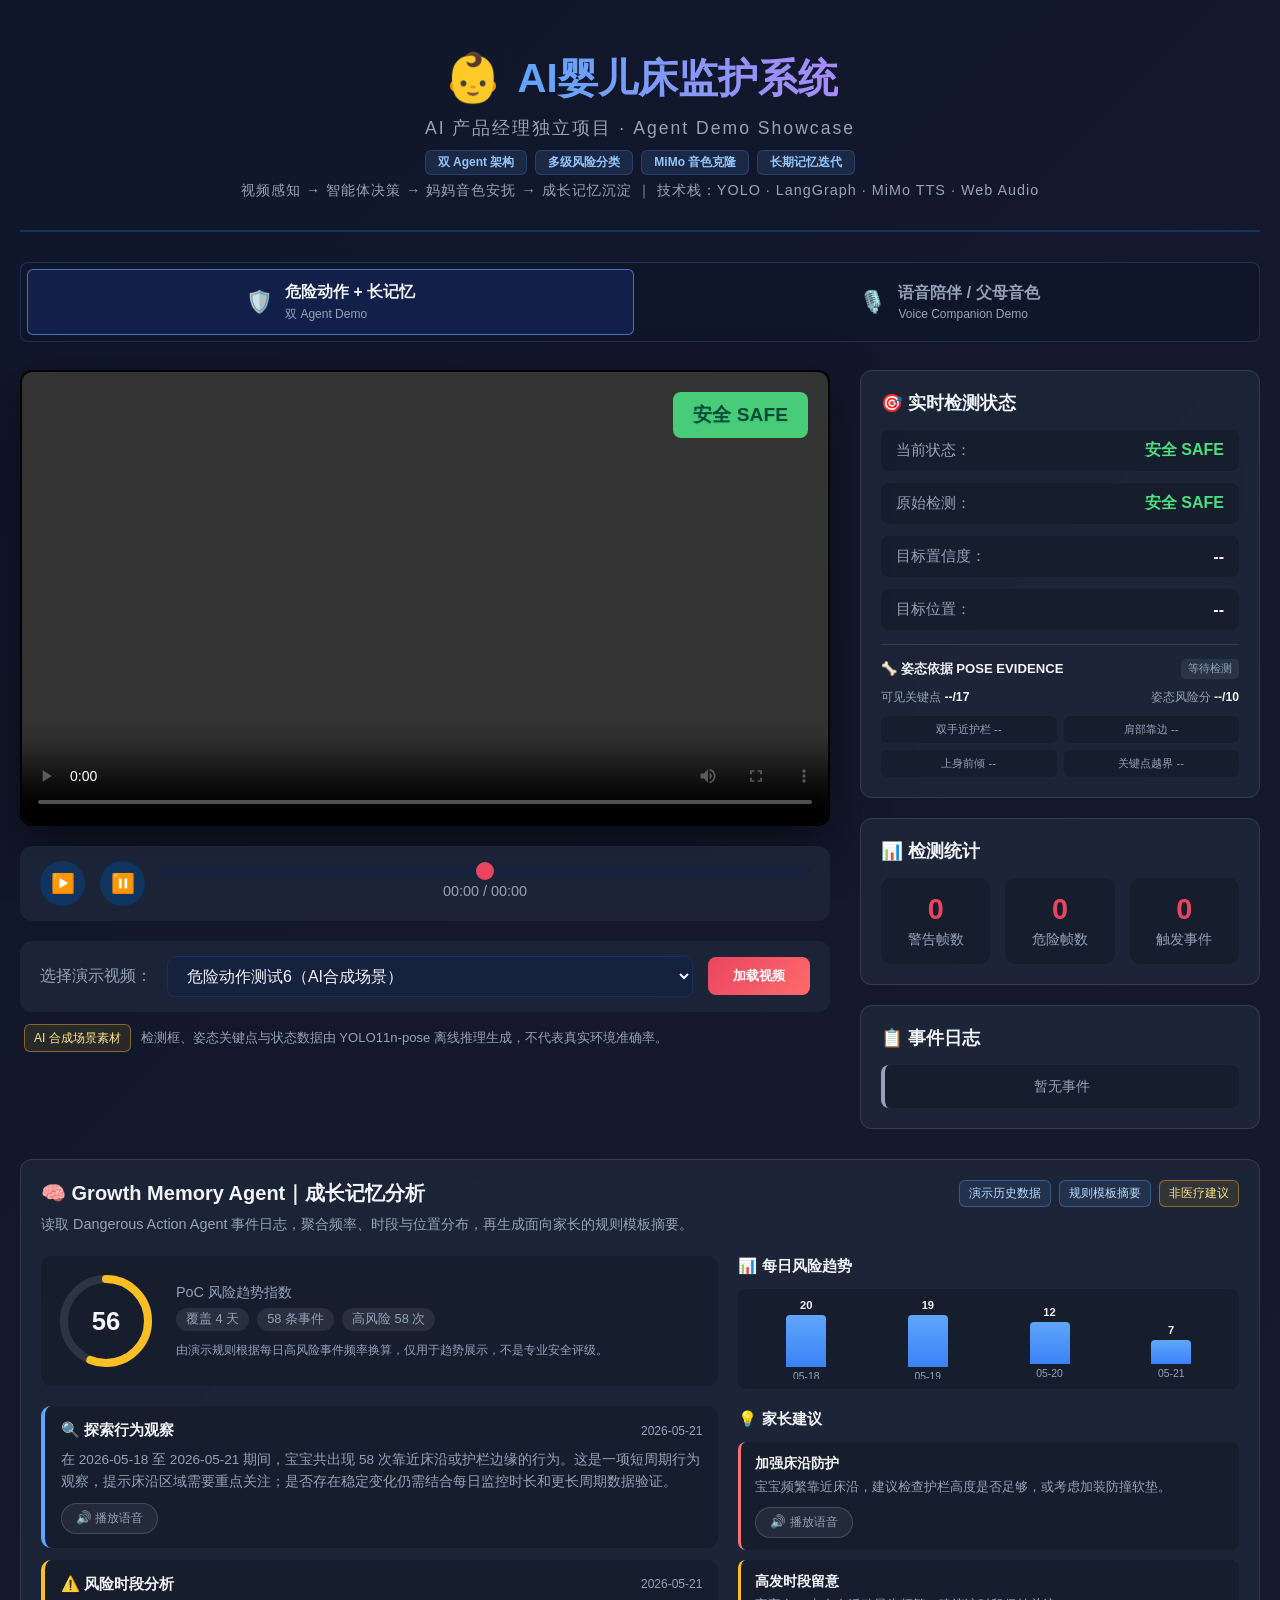
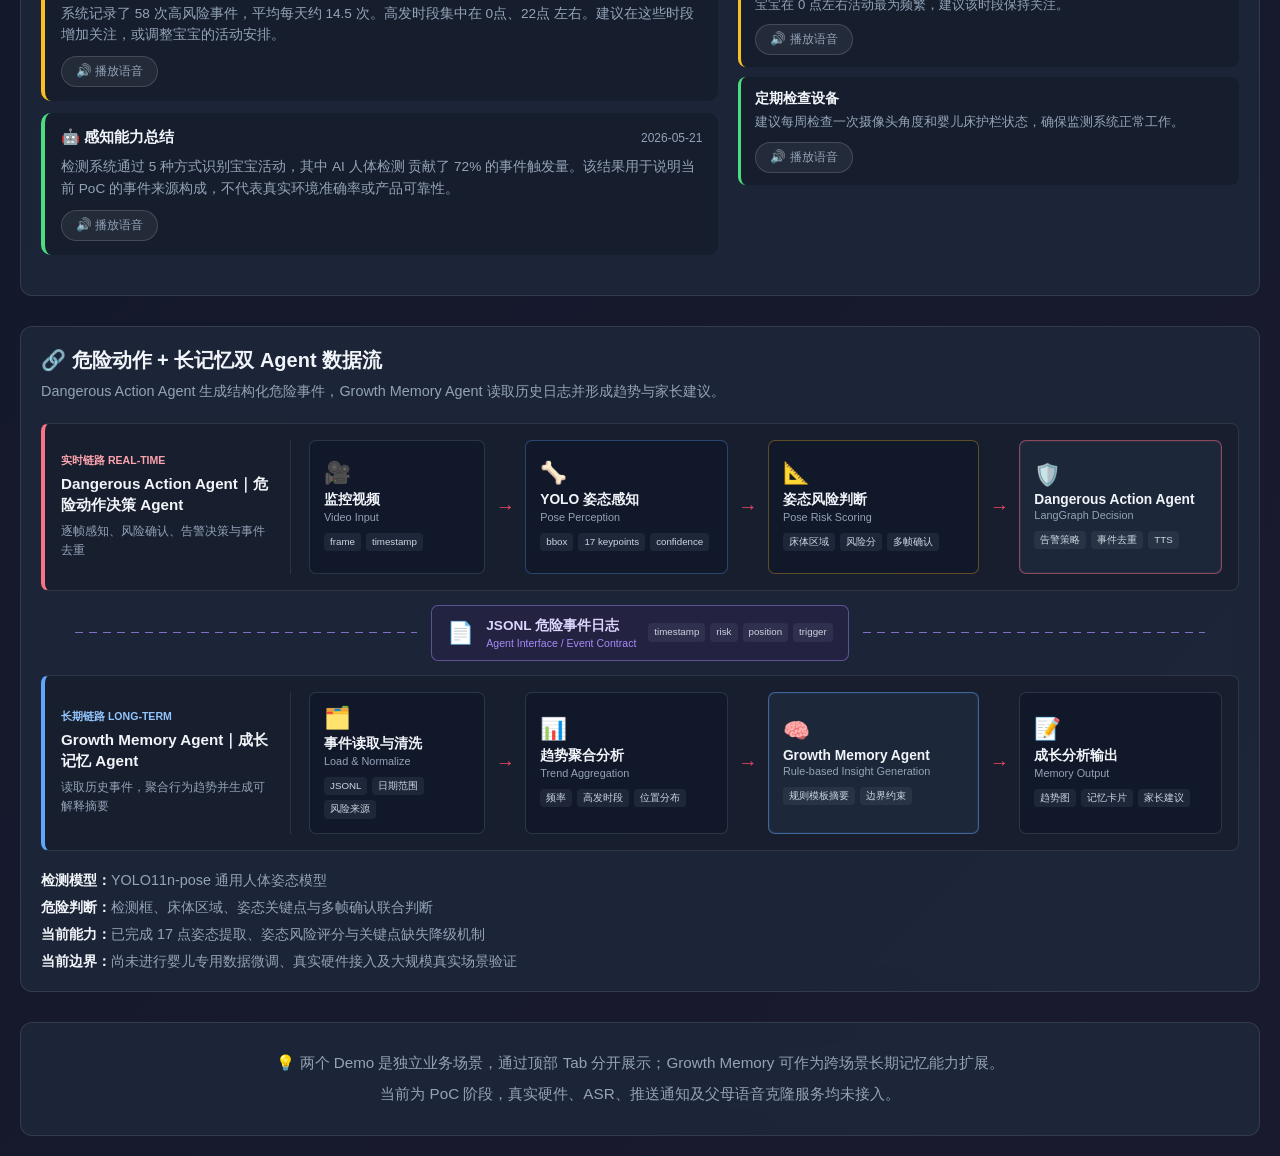
==== commit cdfc2c36: "新增 Growth Memory Agent 双 Agent 完整演示v2.0.0" ====
--- a/web_demo/index.html
+++ b/web_demo/index.html
@@ -3,7 +3,7 @@
 <head>
     <meta charset="UTF-8">
     <meta name="viewport" content="width=device-width, initial-scale=1.0">
-    <title>AI婴儿床监护系统 - 双Agent智能Demo</title>
+    <title>AI婴儿床监护系统 - Agent Demo Showcase</title>
     <link rel="icon" href="data:,">
     <link rel="stylesheet" href="css/style.css">
 </head>
@@ -15,12 +15,37 @@
                 <span class="logo-icon">👶</span>
                 <h1>AI婴儿床监护系统</h1>
             </div>
-            <div class="subtitle">YOLO姿态辅助风险检测 + AI智能预警 + 成长记忆分析 Demo</div>
+            <div class="subtitle">AI 产品经理独立项目 · Agent Demo Showcase</div>
+            <div class="header-tags">
+                <span>双 Agent 架构</span>
+                <span>多级风险分类</span>
+                <span>MiMo 音色克隆</span>
+                <span>长期记忆迭代</span>
+            </div>
             <div class="agent-chain-info">
-                Safety Agent <span class="chain-arrow">→</span> JSONL 事件日志 <span class="chain-arrow">→</span> Growth Memory Agent
+                视频感知 → 智能体决策 → 妈妈音色安抚 → 成长记忆沉淀 ｜
+                技术栈：YOLO · LangGraph · MiMo TTS · Web Audio
             </div>
         </header>
 
+        <nav class="demo-tabs" aria-label="Demo 页面切换">
+            <button class="demo-tab active" type="button" data-tab-target="dangerMemoryTab" aria-selected="true">
+                <span class="demo-tab-icon">🛡️</span>
+                <span>
+                    <strong>危险动作 + 长记忆</strong>
+                    <small>双 Agent Demo</small>
+                </span>
+            </button>
+            <button class="demo-tab" type="button" data-tab-target="voiceCompanionTab" aria-selected="false">
+                <span class="demo-tab-icon">🎙️</span>
+                <span>
+                    <strong>语音陪伴 / 父母音色</strong>
+                    <small>Voice Companion Demo</small>
+                </span>
+            </button>
+        </nav>
+
+        <section id="dangerMemoryTab" class="demo-tab-panel active">
         <!-- 主内容区 -->
         <main class="main-content">
             <!-- 左侧：视频播放区 -->
@@ -157,11 +182,11 @@
             <div class="section-heading">
                 <div>
                     <h2>🧠 Growth Memory Agent｜成长记忆分析</h2>
-                    <p>读取 Safety Agent 事件日志，聚合频率、时段与位置分布，再生成面向家长的摘要。</p>
+                    <p>读取 Dangerous Action Agent 事件日志，聚合频率、时段与位置分布，再生成面向家长的规则模板摘要。</p>
                 </div>
                 <div class="data-badges">
                     <span class="data-badge">演示历史数据</span>
-                    <span id="llmBadge" class="data-badge">AI 生成摘要</span>
+                    <span id="llmBadge" class="data-badge">规则模板摘要</span>
                     <span class="data-badge caution">非医疗建议</span>
                 </div>
             </div>
@@ -203,18 +228,18 @@
             </div>
         </section>
 
-        <section class="info-card tech-card showcase-section">
+        <section class="info-card tech-card showcase-section dual-agent-flow-card">
             <div class="section-heading">
                 <div>
-                    <h2>🔗 双 Agent 数据流</h2>
-                    <p>Safety Agent 负责实时风险闭环，Growth Memory Agent 通过 JSONL 事件契约完成长期分析。</p>
+                    <h2>🔗 危险动作 + 长记忆双 Agent 数据流</h2>
+                    <p>Dangerous Action Agent 生成结构化危险事件，Growth Memory Agent 读取历史日志并形成趋势与家长建议。</p>
                 </div>
             </div>
             <div class="agent-flow">
                 <div class="agent-lane safety-lane">
                     <div class="agent-lane-label">
                         <span class="lane-kicker">实时链路 REAL-TIME</span>
-                        <strong>Safety Agent｜安全决策 Agent</strong>
+                        <strong>Dangerous Action Agent｜危险动作决策 Agent</strong>
                         <span>逐帧感知、风险确认、告警决策与事件去重</span>
                     </div>
                     <div class="agent-lane-nodes">
@@ -222,32 +247,345 @@
                             <span class="flow-icon">🎥</span>
                             <strong>监控视频</strong>
                             <small>Video Input</small>
-                            <div class="flow-tags">
-                                <span>frame</span><span>timestamp</span>
-                            </div>
+                            <div class="flow-tags"><span>frame</span><span>timestamp</span></div>
                         </div>
                         <div class="flow-arrow" aria-hidden="true">→</div>
                         <div class="flow-node perception-node">
                             <span class="flow-icon">🦴</span>
                             <strong>YOLO 姿态感知</strong>
                             <small>Pose Perception</small>
-                            <div class="flow-tags">
-                                <span>bbox</span><span>17 keypoints</span><span>confidence</span>
-                            </div>
+                            <div class="flow-tags"><span>bbox</span><span>17 keypoints</span><span>confidence</span></div>
                         </div>
                         <div class="flow-arrow" aria-hidden="true">→</div>
                         <div class="flow-node rule-node">
                             <span class="flow-icon">📐</span>
                             <strong>姿态风险判断</strong>
                             <small>Pose Risk Scoring</small>
-                            <div class="flow-tags">
-                                <span>床体区域</span><span>风险分</span><span>多帧确认</span>
-                            </div>
+                            <div class="flow-tags"><span>床体区域</span><span>风险分</span><span>多帧确认</span></div>
                         </div>
                         <div class="flow-arrow" aria-hidden="true">→</div>
                         <div class="flow-node agent-node safety-agent-node">
                             <span class="flow-icon">🛡️</span>
-                            <strong>Safety Agent</strong>
+                            <strong>Dangerous Action Agent</strong>
+                            <small>LangGraph Decision</small>
+                            <div class="flow-tags"><span>告警策略</span><span>事件去重</span><span>TTS</span></div>
+                        </div>
+                    </div>
+                </div>
+
+                <div class="event-bus">
+                    <div class="event-bus-line"></div>
+                    <div class="event-node">
+                        <span class="flow-icon">📄</span>
+                        <div>
+                            <strong>JSONL 危险事件日志</strong>
+                            <small>Agent Interface / Event Contract</small>
+                        </div>
+                        <div class="flow-tags"><span>timestamp</span><span>risk</span><span>position</span><span>trigger</span></div>
+                    </div>
+                    <div class="event-bus-line"></div>
+                </div>
+
+                <div class="agent-lane memory-lane">
+                    <div class="agent-lane-label">
+                        <span class="lane-kicker">长期链路 LONG-TERM</span>
+                        <strong>Growth Memory Agent｜成长记忆 Agent</strong>
+                        <span>读取历史事件，聚合行为趋势并生成可解释摘要</span>
+                    </div>
+                    <div class="agent-lane-nodes memory-nodes">
+                        <div class="flow-node memory-input-node">
+                            <span class="flow-icon">🗂️</span>
+                            <strong>事件读取与清洗</strong>
+                            <small>Load & Normalize</small>
+                            <div class="flow-tags"><span>JSONL</span><span>日期范围</span><span>风险来源</span></div>
+                        </div>
+                        <div class="flow-arrow" aria-hidden="true">→</div>
+                        <div class="flow-node analysis-node">
+                            <span class="flow-icon">📊</span>
+                            <strong>趋势聚合分析</strong>
+                            <small>Trend Aggregation</small>
+                            <div class="flow-tags"><span>频率</span><span>高发时段</span><span>位置分布</span></div>
+                        </div>
+                        <div class="flow-arrow" aria-hidden="true">→</div>
+                        <div class="flow-node agent-node memory-agent-node">
+                            <span class="flow-icon">🧠</span>
+                            <strong>Growth Memory Agent</strong>
+                            <small>Rule-based Insight Generation</small>
+                            <div class="flow-tags"><span>规则模板摘要</span><span>边界约束</span></div>
+                        </div>
+                        <div class="flow-arrow" aria-hidden="true">→</div>
+                        <div class="flow-node output-node">
+                            <span class="flow-icon">📝</span>
+                            <strong>成长分析输出</strong>
+                            <small>Memory Output</small>
+                            <div class="flow-tags"><span>趋势图</span><span>记忆卡片</span><span>家长建议</span></div>
+                        </div>
+                    </div>
+                </div>
+            </div>
+            <div class="tech-details">
+                <p><strong>检测模型：</strong>YOLO11n-pose 通用人体姿态模型</p>
+                <p><strong>危险判断：</strong>检测框、床体区域、姿态关键点与多帧确认联合判断</p>
+                <p><strong>当前能力：</strong>已完成 17 点姿态提取、姿态风险评分与关键点缺失降级机制</p>
+                <p><strong>当前边界：</strong>尚未进行婴儿专用数据微调、真实硬件接入及大规模真实场景验证</p>
+            </div>
+        </section>
+        </section>
+
+        <section id="voiceCompanionTab" class="demo-tab-panel">
+        <section id="cryingSimulationSection" class="crying-simulation-card showcase-section">
+            <div class="section-heading">
+                <div>
+                    <h2>🎙️ Voice Companion Agent｜语音陪伴 / 父母音色</h2>
+                    <p>通过测试传感器数据演示哭闹分级、记忆检索、策略选择、效果复核与升级响应。当前不代表真实音频识别结果。</p>
+                </div>
+                <div class="data-badges">
+                    <span class="data-badge">哭声音频已接入</span>
+                    <span class="data-badge">规则驱动决策</span>
+                    <span class="data-badge success">MiMo TTS voiceclone</span>
+                    <span class="data-badge success">MiMo TTS 已接入</span>
+                </div>
+            </div>
+
+            <div class="simulation-toolbar">
+                <label>测试场景
+                    <select id="cryScenarioSelect">
+                        <option value="level1">轻微哼唧｜哭闹 1 级</option>
+                        <option value="level2" selected>夜间困倦｜哭闹 2 级</option>
+                        <option value="success">安抚有效｜自动闭环</option>
+                        <option value="escalation">安抚无效｜升级至 3 级</option>
+                    </select>
+                </label>
+                <button id="runCrySimulationBtn" class="voice-primary-btn" type="button">注入测试场景并自动执行</button>
+                <button id="resetCrySimulationBtn" class="voice-secondary-btn" type="button">重置</button>
+            </div>
+            <div class="simulation-disclosure"><strong>演示边界：</strong>哭声分贝、动作、置信度和安抚效果均为预设测试数据；规则判断与流程编排在浏览器中真实运行。</div>
+
+            <div class="simulation-grid">
+                <article class="simulation-panel perception-panel">
+                    <header><span class="voice-step">1</span><div><h3>测试输入与状态判断</h3><small>Simulated Perception</small></div><b id="simulationStateBadge">等待输入</b></header>
+                    <div class="sensor-grid">
+                        <div><span>声音强度</span><strong id="simDecibel">-- dB</strong></div>
+                        <div><span>哭声节奏</span><strong id="simRhythm">--</strong></div>
+                        <div><span>视觉动作</span><strong id="simMotion">--</strong></div>
+                        <div><span>雷达活动量</span><strong id="simActivity">--</strong></div>
+                    </div>
+                    <div class="classification-result"><div><span>规则判断</span><strong id="simCryLevel">等待测试数据</strong></div><div><span>仿真置信度</span><strong id="simConfidence">--</strong></div></div>
+                    <div class="evidence-box"><span>判断依据</span><ul id="simEvidenceList"><li>等待注入测试场景</li></ul></div>
+                    <div class="need-box"><span>可能需求（仿真推断）</span><div id="simNeedBars"></div></div>
+                </article>
+
+                <article class="simulation-panel decision-panel">
+                    <header><span class="voice-step">2</span><div><h3>记忆检索与自动决策</h3><small>Memory & Strategy</small></div></header>
+                    <div id="simDecisionEmpty" class="voice-empty-state">等待状态判断完成</div>
+                    <div id="simDecisionContent" class="hidden">
+                        <div class="recommendation-card"><span>AI 推荐方案</span><strong id="simStrategy">--</strong><p id="simStrategyReason">--</p></div>
+                        <div class="memory-metrics"><span>相似历史记录<strong id="simHistoryCount">--</strong></span><span>历史成功率<strong id="simSuccessRate">--</strong></span></div>
+                        <div class="voice-routing">
+                            <button class="voice-route selected" type="button" data-sim-voice="mother"><span>妈妈音色</span><strong>系统推荐</strong><small>MiMo voiceclone 已接入</small></button>
+                            <button class="voice-route" type="button" data-sim-voice="father"><span>爸爸音色</span><strong>备选方案</strong><small>可人工接管</small></button>
+                        </div>
+                        <div class="generated-script"><span>待生成安抚语</span><p id="simComfortScript">--</p></div>
+                    </div>
+                </article>
+
+                <article class="simulation-panel execution-panel">
+                    <header><span class="voice-step">3</span><div><h3>策略执行与持续观察</h3><small>Execution Timeline</small></div></header>
+                    <div id="simMonitorWindow" class="monitor-window hidden">
+                        <div class="monitor-feed">
+                            <div class="monitor-static"></div>
+                            <div class="monitor-overlay">
+                                <span class="monitor-badge">LIVE</span>
+                                <span class="monitor-time" id="monitorTime">00:00</span>
+                            </div>
+                            <div class="monitor-message" id="monitorMessage">宝宝可能饿了 / 要抱抱</div>
+                        </div>
+                    </div>
+                    <div class="audio-slot"><div><span>哭声测试输入</span><strong id="cryingSlotStatus">baby_crying.wav 已接入</strong></div><div><span>父母克隆音色</span><strong>MiMo voiceclone 已接入</strong></div></div>
+                    <ol id="simTimeline" class="simulation-timeline"><li><time>--:--</time><span>等待执行</span></li></ol>
+                    <div class="integration-contract"><span>预留事件接口</span><code>cry.level · cry.db · cry.confidence · playback.voice_id · playback.completed</code></div>
+                </article>
+
+                <article class="simulation-panel outcome-panel">
+                    <header><span class="voice-step">4</span><div><h3>效果复核与记忆更新</h3><small>Outcome & Memory</small></div></header>
+                    <div id="simChartBars" class="cry-chart-bars"><span></span><span></span><span></span><span></span><span></span></div>
+                    <div id="simOutcome" class="comfort-result pending">等待系统自动评估</div>
+                    <div class="outcome-metrics"><div><span>状态变化</span><strong id="simStateChange">--</strong></div><div><span>响应耗时</span><strong id="simResponseTime">--</strong></div><div><span>家长通知</span><strong id="simNotification">--</strong></div></div>
+                    <div id="simMemoryUpdate" class="memory-update">尚未生成新的安抚记忆</div>
+                    <div class="human-feedback"><span>人工反馈（可选）</span><button type="button" data-feedback="accurate" disabled>判断准确</button><button type="button" data-feedback="correct" disabled>人工纠正</button></div>
+                </article>
+            </div>
+        </section>
+        <section id="voiceCompanionSection" class="voice-companion-card showcase-section">
+            <div class="section-heading">
+                <div>
+                    <h2>🎙️ Voice Companion Agent｜语音陪伴 Agent</h2>
+                    <p>模拟哭闹事件，查询成长记忆中的安抚偏好，选择角色音色策略并记录模拟安抚结果。</p>
+                </div>
+                <div class="data-badges">
+                    <span class="data-badge caution">模拟哭闹事件</span>
+                    <span class="data-badge">浏览器 TTS</span>
+                    <span class="data-badge success">MiMo TTS 克隆音色已接入</span>
+                </div>
+            </div>
+
+            <div class="voice-demo-grid">
+                <div class="voice-panel cry-panel">
+                    <div class="voice-panel-heading">
+                        <span class="voice-step">1</span>
+                        <div>
+                            <h3>哭闹事件模拟</h3>
+                            <small>Crying Event Simulation</small>
+                        </div>
+                    </div>
+                    <div class="voice-status-row">
+                        <span>当前场景</span>
+                        <strong id="voiceScene">夜间入睡</strong>
+                    </div>
+                    <div class="voice-status-row">
+                        <span>当前状态</span>
+                        <strong id="cryingStatus" class="voice-idle">等待模拟</strong>
+                    </div>
+                    <div class="voice-status-row">
+                        <span>哭闹强度</span>
+                        <strong id="cryIntensity">中等 MEDIUM</strong>
+                    </div>
+                    <button id="simulateCryingBtn" class="voice-primary-btn" type="button" disabled>模拟哭闹事件</button>
+                </div>
+
+                <div class="voice-panel memory-hit-panel">
+                    <div class="voice-panel-heading">
+                        <span class="voice-step">2</span>
+                        <div>
+                            <h3>长记忆偏好检索</h3>
+                            <small>Comfort Memory Retrieval</small>
+                        </div>
+                    </div>
+                    <div id="comfortMemoryState" class="voice-empty-state">等待哭闹事件触发</div>
+                    <div id="comfortMemoryContent" class="comfort-memory-content hidden">
+                        <p id="comfortMemorySummary"></p>
+                        <div class="memory-metrics">
+                            <span>历史成功率 <strong id="comfortSuccessRate">--</strong></span>
+                            <span>历史样本数 <strong id="comfortEvidenceCount">--</strong></span>
+                        </div>
+                        <div class="selected-strategy">
+                            <span>命中策略</span>
+                            <strong id="memoryStrategy">--</strong>
+                        </div>
+                    </div>
+                </div>
+
+                <div class="voice-panel voice-strategy-panel">
+                    <div class="voice-panel-heading">
+                        <span class="voice-step">3</span>
+                        <div>
+                            <h3>父母音色策略</h3>
+                            <small>Voice Strategy Selection</small>
+                        </div>
+                    </div>
+                    <div class="voice-option-grid">
+                        <button class="voice-option" data-voice="mother" type="button">
+                            <span class="voice-option-icon">👩</span>
+                            <strong>妈妈音色</strong>
+                            <small>柔和、较慢</small>
+                        </button>
+                        <button class="voice-option" data-voice="father" type="button">
+                            <span class="voice-option-icon">👨</span>
+                            <strong>爸爸音色</strong>
+                            <small>较低音高</small>
+                        </button>
+                        <button class="voice-option" data-voice="default" type="button">
+                            <span class="voice-option-icon">🔊</span>
+                            <strong>默认音色</strong>
+                            <small>浏览器默认</small>
+                        </button>
+                    </div>
+                    <p class="voice-simulation-note">
+                        当前为模拟音色策略展示；真实产品中将调用外部语音克隆服务返回的 <code>voice_id</code>。
+                    </p>
+                </div>
+
+                <div class="voice-panel playback-panel">
+                    <div class="voice-panel-heading">
+                        <span class="voice-step">4</span>
+                        <div>
+                            <h3>安抚播放与结果</h3>
+                            <small>Playback & Result Recording</small>
+                        </div>
+                    </div>
+                    <div class="comfort-script-box">
+                        <span>规则模板安抚语</span>
+                        <p id="comfortScript">请先模拟哭闹事件。</p>
+                    </div>
+                    <div class="voice-playback-controls">
+                        <button id="playComfortBtn" class="voice-secondary-btn" type="button" disabled>播放安抚语</button>
+                        <button id="stopComfortBtn" class="voice-secondary-btn" type="button" disabled>停止播放</button>
+                        <label class="white-noise-toggle">
+                            <input id="whiteNoiseToggle" type="checkbox" disabled>
+                            <span>低音量白噪音</span>
+                        </label>
+                    </div>
+                    <button id="recordComfortBtn" class="voice-primary-btn" type="button" disabled>
+                        模拟安抚完成并写入记录
+                    </button>
+                    <div id="comfortResult" class="comfort-result pending">
+                        本次安抚结果：等待执行
+                    </div>
+                    <div id="comfortLogStatus" class="comfort-log-status">尚未写入安抚记录</div>
+                </div>
+            </div>
+            <div class="voice-capability-notice">
+                <strong>能力说明：</strong>
+                当前实现哭闹事件模拟、偏好检索、角色音色策略、浏览器 TTS 和 JSONL 回写；
+                未接入真实 ASR、Pipecat、父母声纹训练或语音克隆服务。
+            </div>
+        </section>
+
+        <section class="info-card tech-card showcase-section voice-only-flow">
+            <div class="section-heading">
+                <div>
+                    <h2>🔗 语音陪伴 Agent 数据流</h2>
+                    <p>模拟哭闹事件触发独立安抚链路，并从 Growth Memory 查询长期安抚偏好。</p>
+                </div>
+            </div>
+            <div class="agent-flow">
+                <div class="agent-lane safety-lane">
+                    <div class="agent-lane-label">
+                        <span class="lane-kicker">实时链路 REAL-TIME</span>
+                        <strong>Dangerous Action Agent｜危险动作决策 Agent</strong>
+                        <span>逐帧感知、风险确认、告警决策与事件去重</span>
+                    </div>
+                    <div class="agent-lane-nodes">
+                        <div class="flow-node input-node">
+                            <span class="flow-icon">🎥</span>
+                            <strong>监控视频</strong>
+                            <small>Video Input</small>
+                            <div class="flow-tags">
+                                <span>frame</span><span>timestamp</span>
+                            </div>
+                        </div>
+                        <div class="flow-arrow" aria-hidden="true">→</div>
+                        <div class="flow-node perception-node">
+                            <span class="flow-icon">🦴</span>
+                            <strong>YOLO 姿态感知</strong>
+                            <small>Pose Perception</small>
+                            <div class="flow-tags">
+                                <span>bbox</span><span>17 keypoints</span><span>confidence</span>
+                            </div>
+                        </div>
+                        <div class="flow-arrow" aria-hidden="true">→</div>
+                        <div class="flow-node rule-node">
+                            <span class="flow-icon">📐</span>
+                            <strong>姿态风险判断</strong>
+                            <small>Pose Risk Scoring</small>
+                            <div class="flow-tags">
+                                <span>床体区域</span><span>风险分</span><span>多帧确认</span>
+                            </div>
+                        </div>
+                        <div class="flow-arrow" aria-hidden="true">→</div>
+                        <div class="flow-node agent-node safety-agent-node">
+                            <span class="flow-icon">🛡️</span>
+                            <strong>Dangerous Action Agent</strong>
                             <small>LangGraph Decision</small>
                             <div class="flow-tags">
                                 <span>告警策略</span><span>事件去重</span><span>TTS</span>
@@ -299,9 +637,9 @@
                         <div class="flow-node agent-node memory-agent-node">
                             <span class="flow-icon">🧠</span>
                             <strong>Growth Memory Agent</strong>
-                            <small>LLM Insight Generation</small>
-                            <div class="flow-tags">
-                                <span>结构化摘要</span><span>边界约束</span>
+                            <small>Rule-based Insight Generation</small>
+                            <div class="flow-tags">
+                                <span>规则模板摘要</span><span>边界约束</span>
                             </div>
                         </div>
                         <div class="flow-arrow" aria-hidden="true">→</div>
@@ -311,6 +649,66 @@
                             <small>Memory Output</small>
                             <div class="flow-tags">
                                 <span>趋势图</span><span>记忆卡片</span><span>家长建议</span>
+                            </div>
+                        </div>
+                    </div>
+                </div>
+
+                <div class="memory-share-bus">
+                    <div class="memory-share-line"></div>
+                    <div class="memory-share-node">
+                        <span class="flow-icon">💾</span>
+                        <div>
+                            <strong>共享安抚偏好记忆</strong>
+                            <small>Comfort Preference Memory</small>
+                        </div>
+                        <div class="flow-tags">
+                            <span>scene</span><span>preferred_voice</span><span>success_rate</span>
+                        </div>
+                    </div>
+                    <div class="memory-share-line"></div>
+                </div>
+
+                <div class="agent-lane voice-lane">
+                    <div class="agent-lane-label">
+                        <span class="lane-kicker">陪伴分支 COMPANION</span>
+                        <strong>Voice Companion Agent｜语音陪伴 Agent</strong>
+                        <span>响应模拟哭闹事件，查询安抚偏好并执行模拟播放与结果回写</span>
+                    </div>
+                    <div class="agent-lane-nodes voice-nodes">
+                        <div class="flow-node crying-node">
+                            <span class="flow-icon">👶</span>
+                            <strong>模拟哭闹事件</strong>
+                            <small>Simulated Crying Event</small>
+                            <div class="flow-tags">
+                                <span>scene</span><span>intensity</span><span>duration</span>
+                            </div>
+                        </div>
+                        <div class="flow-arrow" aria-hidden="true">→</div>
+                        <div class="flow-node agent-node voice-agent-node">
+                            <span class="flow-icon">🎙️</span>
+                            <strong>Voice Companion Agent</strong>
+                            <small>Comfort Strategy</small>
+                            <div class="flow-tags">
+                                <span>偏好查询</span><span>音色选择</span><span>规则话术</span>
+                            </div>
+                        </div>
+                        <div class="flow-arrow" aria-hidden="true">→</div>
+                        <div class="flow-node playback-node">
+                            <span class="flow-icon">🔊</span>
+                            <strong>模拟 TTS 播放</strong>
+                            <small>Browser Speech Playback</small>
+                            <div class="flow-tags">
+                                <span>mother</span><span>father</span><span>default</span>
+                            </div>
+                        </div>
+                        <div class="flow-arrow" aria-hidden="true">→</div>
+                        <div class="flow-node voice-log-node">
+                            <span class="flow-icon">📄</span>
+                            <strong>JSONL 安抚记录</strong>
+                            <small>Comfort Result Log</small>
+                            <div class="flow-tags">
+                                <span>voice</span><span>outcome</span><span>simulated</span>
                             </div>
                         </div>
                     </div>
@@ -323,11 +721,12 @@
                 <p><strong>当前边界：</strong>尚未进行婴儿专用数据微调、真实硬件接入及大规模真实场景验证</p>
             </div>
         </section>
+        </section>
 
         <!-- 底部说明 -->
         <footer class="footer">
-            <p>💡 本Demo用于技术展示：Safety Agent（YOLO-pose感知 + LangGraph决策）生成事件日志，Growth Memory Agent 分析趋势并生成成长记忆</p>
-            <p>当前为 PoC 阶段，TTS / 推送通知 / 真实硬件均为模拟实现</p>
+            <p>💡 两个 Demo 是独立业务场景，通过顶部 Tab 分开展示；Growth Memory 可作为跨场景长期记忆能力扩展。</p>
+            <p>当前为 PoC 阶段，真实硬件、ASR、推送通知及父母语音克隆服务均未接入。</p>
         </footer>
     </div>
 
--- a/web_demo/css/style.css
+++ b/web_demo/css/style.css
@@ -27,6 +27,10 @@
     overflow-x: hidden;
 }
 
+.hidden {
+    display: none !important;
+}
+
 .container {
     max-width: 1600px;
     margin: 0 auto;
@@ -67,6 +71,151 @@
     letter-spacing: 2px;
 }
 
+.header-tags {
+    display: flex;
+    flex-wrap: wrap;
+    justify-content: center;
+    gap: 8px;
+    margin-top: 10px;
+}
+.header-tags span {
+    background: rgba(96, 165, 250, 0.12);
+    color: #93c5fd;
+    font-size: 0.75rem;
+    font-weight: 600;
+    padding: 3px 12px;
+    border-radius: 6px;
+    border: 1px solid rgba(96, 165, 250, 0.2);
+}
+
+/* 项目简介 Banner */
+.project-intro-banner {
+    text-align: center;
+    padding: 20px 24px 24px;
+    margin-bottom: 24px;
+    background: linear-gradient(135deg, rgba(96, 165, 250, 0.08), rgba(167, 139, 250, 0.06));
+    border: 1px solid rgba(96, 165, 250, 0.15);
+    border-radius: 12px;
+}
+.intro-role {
+    display: inline-block;
+    background: rgba(96, 165, 250, 0.15);
+    color: #93c5fd;
+    font-size: 0.78rem;
+    font-weight: 600;
+    padding: 3px 12px;
+    border-radius: 20px;
+    letter-spacing: 0.06em;
+    margin-bottom: 10px;
+}
+.intro-title {
+    font-size: 1.25rem;
+    color: #e2e8f0;
+    font-weight: 700;
+    margin-bottom: 8px;
+    letter-spacing: 0.02em;
+}
+.intro-flow {
+    font-size: 0.85rem;
+    color: #93c5fd;
+    font-family: 'Courier New', monospace;
+    letter-spacing: 0.04em;
+    margin-bottom: 12px;
+    word-break: break-all;
+}
+.intro-highlights {
+    display: flex;
+    flex-wrap: wrap;
+    justify-content: center;
+    gap: 8px;
+    margin-bottom: 12px;
+}
+.intro-highlights span {
+    background: rgba(167, 139, 250, 0.15);
+    color: #c4b5fd;
+    font-size: 0.75rem;
+    font-weight: 600;
+    padding: 4px 12px;
+    border-radius: 6px;
+    border: 1px solid rgba(167, 139, 250, 0.25);
+}
+.intro-tech {
+    font-size: 0.73rem;
+    color: #64748b;
+    margin-bottom: 6px;
+    letter-spacing: 0.03em;
+}
+.intro-note {
+    font-size: 0.7rem;
+    color: #475569;
+    font-style: italic;
+}
+
+.demo-tabs {
+    display: grid;
+    grid-template-columns: repeat(2, minmax(0, 1fr));
+    gap: 12px;
+    margin: 0 0 28px;
+    padding: 6px;
+    border: 1px solid rgba(96, 165, 250, 0.18);
+    border-radius: 8px;
+    background: rgba(15, 23, 42, 0.72);
+}
+
+.demo-tab {
+    display: flex;
+    align-items: center;
+    justify-content: center;
+    gap: 12px;
+    min-height: 66px;
+    padding: 10px 16px;
+    border: 1px solid transparent;
+    border-radius: 6px;
+    background: transparent;
+    color: var(--text-secondary);
+    cursor: pointer;
+    transition: background-color 0.2s ease, border-color 0.2s ease, color 0.2s ease;
+}
+
+.demo-tab:hover {
+    border-color: rgba(96, 165, 250, 0.3);
+    color: var(--text-primary);
+}
+
+.demo-tab.active {
+    border-color: rgba(96, 165, 250, 0.62);
+    background: rgba(30, 64, 175, 0.24);
+    color: var(--text-primary);
+}
+
+.demo-tab-icon {
+    font-size: 1.35rem;
+}
+
+.demo-tab span:last-child {
+    display: flex;
+    flex-direction: column;
+    align-items: flex-start;
+    gap: 3px;
+}
+
+.demo-tab strong {
+    font-size: 0.98rem;
+}
+
+.demo-tab small {
+    color: var(--text-secondary);
+    font-size: 0.75rem;
+}
+
+.demo-tab-panel {
+    display: none;
+}
+
+.demo-tab-panel.active {
+    display: block;
+}
+
 /* 主内容区 */
 .main-content {
     display: grid;
@@ -80,6 +229,7 @@
     display: flex;
     flex-direction: column;
     gap: 20px;
+    min-width: 0;
 }
 
 .video-container {
@@ -354,6 +504,7 @@
     display: flex;
     flex-direction: column;
     gap: 20px;
+    min-width: 0;
 }
 
 .info-card {
@@ -570,6 +721,17 @@
     flex-direction: column;
     gap: 14px;
     margin-bottom: 20px;
+}
+
+.voice-only-flow .safety-lane,
+.voice-only-flow .event-bus,
+.voice-only-flow .memory-lane,
+.voice-only-flow .tech-details {
+    display: none;
+}
+
+.voice-only-flow .memory-share-bus {
+    margin-top: 0;
 }
 
 .agent-lane {
@@ -696,6 +858,19 @@
     box-shadow: inset 0 0 0 1px rgba(96, 165, 250, 0.08);
 }
 
+.voice-agent-node {
+    border-color: rgba(192, 132, 252, 0.52);
+    box-shadow: inset 0 0 0 1px rgba(192, 132, 252, 0.08);
+}
+
+.voice-lane {
+    border-left: 4px solid #c084fc;
+}
+
+.voice-lane .lane-kicker {
+    color: #d8b4fe;
+}
+
 .flow-arrow {
     display: flex;
     align-items: center;
@@ -747,6 +922,50 @@
 }
 
 .event-node .flow-tags {
+    margin-top: 0;
+}
+
+.memory-share-bus {
+    display: grid;
+    grid-template-columns: 1fr auto 1fr;
+    align-items: center;
+    gap: 14px;
+    padding: 0 34px;
+}
+
+.memory-share-line {
+    height: 1px;
+    background: repeating-linear-gradient(
+        90deg,
+        rgba(74, 222, 128, 0.65) 0 8px,
+        transparent 8px 14px
+    );
+}
+
+.memory-share-node {
+    display: flex;
+    align-items: center;
+    gap: 12px;
+    padding: 11px 15px;
+    border: 1px solid rgba(74, 222, 128, 0.38);
+    border-radius: 7px;
+    background: rgba(20, 83, 45, 0.12);
+}
+
+.memory-share-node strong {
+    display: block;
+    color: #bbf7d0;
+    font-size: 0.84rem;
+}
+
+.memory-share-node small {
+    display: block;
+    margin-top: 2px;
+    color: #86efac;
+    font-size: 0.66rem;
+}
+
+.memory-share-node .flow-tags {
     margin-top: 0;
 }
 
@@ -800,6 +1019,24 @@
 @media (max-width: 768px) {
     .header h1 {
         font-size: 1.8rem;
+    }
+
+    .demo-tabs {
+        grid-template-columns: 1fr;
+    }
+
+    .demo-tab {
+        justify-content: flex-start;
+    }
+
+    .video-selector {
+        align-items: stretch;
+        flex-direction: column;
+    }
+
+    .video-select,
+    .load-btn {
+        width: 100%;
     }
 
     .info-section {
@@ -853,6 +1090,29 @@
         justify-content: center;
         text-align: center;
     }
+
+    .memory-share-bus {
+        grid-template-columns: 1fr;
+        justify-items: stretch;
+        padding: 0 16px;
+    }
+
+    .memory-share-line {
+        width: 1px;
+        height: 24px;
+        justify-self: center;
+        background: repeating-linear-gradient(
+            180deg,
+            rgba(74, 222, 128, 0.65) 0 8px,
+            transparent 8px 14px
+        );
+    }
+
+    .memory-share-node {
+        flex-wrap: wrap;
+        justify-content: center;
+        text-align: center;
+    }
 }
 
 /* ── Growth Memory Agent 样式 ──────────────────────────── */
@@ -870,8 +1130,726 @@
     margin: 0 8px;
 }
 
+.agent-chain-info .chain-separator {
+    margin: 0 9px;
+    color: rgba(148, 163, 184, 0.55);
+}
+
 .showcase-section {
     margin-bottom: 30px;
+}
+
+.voice-companion-card {
+    padding: 20px;
+    border: 1px solid rgba(255, 255, 255, 0.1);
+    border-radius: 8px;
+    background: var(--card-bg);
+    backdrop-filter: blur(10px);
+}
+
+#voiceCompanionSection,
+.voice-only-flow {
+    display: none;
+}
+
+.crying-simulation-card {
+    padding: 20px;
+    border: 1px solid rgba(96, 165, 250, 0.22);
+    border-radius: 12px;
+    background: var(--card-bg);
+}
+
+.simulation-toolbar {
+    display: flex;
+    align-items: flex-end;
+    gap: 12px;
+    margin-bottom: 12px;
+    padding: 14px;
+    border-radius: 9px;
+    background: rgba(15, 23, 42, 0.72);
+}
+
+.simulation-toolbar label {
+    display: flex;
+    flex: 1;
+    min-width: 240px;
+    flex-direction: column;
+    gap: 6px;
+    color: var(--text-secondary);
+    font-size: 0.75rem;
+}
+
+.simulation-toolbar select {
+    min-height: 42px;
+    padding: 8px 12px;
+    border: 1px solid rgba(96, 165, 250, 0.42);
+    border-radius: 7px;
+    background: var(--secondary-color);
+    color: var(--text-primary);
+}
+
+.simulation-toolbar .voice-primary-btn {
+    width: auto;
+    min-width: 230px;
+    margin-top: 0;
+}
+
+.simulation-disclosure {
+    margin-bottom: 16px;
+    padding: 10px 12px;
+    border-left: 3px solid var(--warning-color);
+    border-radius: 0 7px 7px 0;
+    background: rgba(251, 191, 36, 0.07);
+    color: var(--text-secondary);
+    font-size: 0.78rem;
+}
+
+.simulation-disclosure strong {
+    color: #fde68a;
+}
+
+.simulation-grid {
+    display: grid;
+    grid-template-columns: repeat(2, minmax(0, 1fr));
+    gap: 16px;
+}
+
+.simulation-panel {
+    min-width: 0;
+    padding: 16px;
+    border: 1px solid rgba(148, 163, 184, 0.18);
+    border-radius: 9px;
+    background: rgba(15, 23, 42, 0.62);
+}
+
+.simulation-panel.running {
+    border-color: rgba(96, 165, 250, 0.55);
+}
+
+.simulation-panel.completed {
+    border-color: rgba(74, 222, 128, 0.4);
+}
+
+.simulation-panel.alert {
+    border-color: rgba(248, 113, 113, 0.58);
+}
+
+.simulation-panel > header {
+    display: flex;
+    align-items: center;
+    gap: 10px;
+    margin-bottom: 14px;
+}
+
+.simulation-panel > header h3 {
+    font-size: 0.98rem;
+}
+
+.simulation-panel > header small {
+    display: block;
+    margin-top: 2px;
+    color: var(--text-secondary);
+    font-size: 0.68rem;
+}
+
+#simulationStateBadge {
+    margin-left: auto;
+    padding: 4px 8px;
+    border-radius: 999px;
+    background: rgba(148, 163, 184, 0.12);
+    color: var(--text-secondary);
+    font-size: 0.68rem;
+}
+
+#simulationStateBadge.running {
+    background: rgba(96, 165, 250, 0.13);
+    color: #bfdbfe;
+}
+
+#simulationStateBadge.success {
+    background: rgba(74, 222, 128, 0.13);
+    color: #bbf7d0;
+}
+
+#simulationStateBadge.danger {
+    background: rgba(248, 113, 113, 0.13);
+    color: #fecaca;
+}
+
+.sensor-grid,
+.outcome-metrics,
+.audio-slot {
+    display: grid;
+    grid-template-columns: repeat(2, minmax(0, 1fr));
+    gap: 8px;
+}
+
+.sensor-grid div,
+.outcome-metrics div,
+.classification-result > div,
+.audio-slot > div {
+    padding: 10px;
+    border-radius: 7px;
+    background: rgba(0, 0, 0, 0.2);
+}
+
+.sensor-grid span,
+.outcome-metrics span,
+.classification-result span,
+.audio-slot span {
+    display: block;
+    color: var(--text-secondary);
+    font-size: 0.7rem;
+}
+
+.sensor-grid strong,
+.outcome-metrics strong,
+.classification-result strong,
+.audio-slot strong {
+    display: block;
+    margin-top: 4px;
+    color: var(--text-primary);
+    font-size: 0.82rem;
+}
+
+.classification-result {
+    display: grid;
+    grid-template-columns: 1.4fr 0.6fr;
+    gap: 8px;
+    margin-top: 8px;
+}
+
+.evidence-box,
+.need-box,
+.recommendation-card,
+.generated-script,
+.integration-contract,
+.memory-update {
+    margin-top: 10px;
+    padding: 11px;
+    border-radius: 7px;
+    background: rgba(0, 0, 0, 0.18);
+}
+
+.evidence-box > span,
+.need-box > span,
+.recommendation-card > span,
+.generated-script > span,
+.integration-contract > span {
+    color: var(--text-secondary);
+    font-size: 0.7rem;
+}
+
+.evidence-box ul {
+    margin: 7px 0 0 18px;
+    color: #cbd5e1;
+    font-size: 0.76rem;
+    line-height: 1.65;
+}
+
+#simNeedBars {
+    display: flex;
+    flex-direction: column;
+    gap: 7px;
+    margin-top: 9px;
+}
+
+.need-row {
+    display: grid;
+    grid-template-columns: 48px 1fr 38px;
+    align-items: center;
+    gap: 8px;
+    color: var(--text-secondary);
+    font-size: 0.7rem;
+}
+
+.need-track {
+    height: 7px;
+    overflow: hidden;
+    border-radius: 99px;
+    background: rgba(148, 163, 184, 0.12);
+}
+
+.need-track i {
+    display: block;
+    height: 100%;
+    background: linear-gradient(90deg, #60a5fa, #a78bfa);
+}
+
+.recommendation-card {
+    border-left: 3px solid #60a5fa;
+}
+
+.recommendation-card strong,
+.recommendation-card p,
+.generated-script p {
+    display: block;
+    margin-top: 6px;
+}
+
+.recommendation-card p,
+.generated-script p {
+    color: var(--text-secondary);
+    font-size: 0.76rem;
+    line-height: 1.55;
+}
+
+.voice-routing {
+    display: grid;
+    grid-template-columns: repeat(2, minmax(0, 1fr));
+    gap: 8px;
+    margin-top: 10px;
+}
+
+.voice-route {
+    padding: 10px;
+    border: 1px solid rgba(148, 163, 184, 0.2);
+    border-radius: 7px;
+    background: rgba(0, 0, 0, 0.17);
+    color: var(--text-primary);
+    cursor: pointer;
+    text-align: left;
+}
+
+.voice-route.selected {
+    border-color: #60a5fa;
+    background: rgba(59, 130, 246, 0.13);
+}
+
+.voice-route span,
+.voice-route strong,
+.voice-route small {
+    display: block;
+}
+
+.voice-route span,
+.voice-route small {
+    color: var(--text-secondary);
+    font-size: 0.68rem;
+}
+
+.voice-route strong {
+    margin: 4px 0;
+    font-size: 0.8rem;
+}
+
+.audio-slot strong {
+    color: #fde68a;
+}
+
+.simulation-timeline {
+    display: flex;
+    max-height: 225px;
+    flex-direction: column;
+    gap: 7px;
+    margin-top: 12px;
+    overflow-y: auto;
+    list-style: none;
+}
+
+.simulation-timeline li {
+    display: grid;
+    grid-template-columns: 48px 1fr;
+    gap: 10px;
+    padding: 8px 10px;
+    border-left: 2px solid rgba(148, 163, 184, 0.25);
+    background: rgba(0, 0, 0, 0.15);
+    color: var(--text-secondary);
+    font-size: 0.75rem;
+}
+
+.simulation-timeline li.active {
+    border-left-color: #60a5fa;
+    color: #dbeafe;
+}
+
+.simulation-timeline li.done {
+    border-left-color: var(--safe-color);
+    color: #bbf7d0;
+}
+
+.simulation-timeline li.danger {
+    border-left-color: var(--danger-color);
+    color: #fecaca;
+}
+
+.integration-contract code {
+    display: block;
+    margin-top: 6px;
+    color: #bfdbfe;
+    font-size: 0.68rem;
+}
+
+.cry-chart-bars {
+    display: flex;
+    height: 120px;
+    align-items: flex-end;
+    justify-content: space-around;
+    gap: 10px;
+    padding: 10px;
+    border-bottom: 1px solid rgba(148, 163, 184, 0.2);
+    border-radius: 7px;
+    background: rgba(0, 0, 0, 0.2);
+}
+
+.cry-chart-bars span {
+    width: 13%;
+    min-height: 8px;
+    height: 8px;
+    border-radius: 5px 5px 0 0;
+    background: linear-gradient(180deg, #f87171, #fbbf24);
+    transition: height 0.45s ease;
+}
+
+.outcome-metrics {
+    grid-template-columns: repeat(3, minmax(0, 1fr));
+    margin-top: 10px;
+}
+
+.memory-update {
+    color: var(--text-secondary);
+    font-size: 0.76rem;
+    line-height: 1.55;
+}
+
+.memory-update.success {
+    border-left: 3px solid var(--safe-color);
+    color: #bbf7d0;
+}
+
+.memory-update.danger {
+    border-left: 3px solid var(--danger-color);
+    color: #fecaca;
+}
+
+.human-feedback {
+    display: flex;
+    align-items: center;
+    gap: 8px;
+    margin-top: 10px;
+}
+
+.human-feedback span {
+    margin-right: auto;
+    color: var(--text-secondary);
+    font-size: 0.7rem;
+}
+
+.human-feedback button {
+    padding: 6px 9px;
+    border: 1px solid rgba(148, 163, 184, 0.25);
+    border-radius: 6px;
+    background: rgba(0, 0, 0, 0.18);
+    color: var(--text-primary);
+}
+
+.voice-demo-grid {
+    display: grid;
+    grid-template-columns: repeat(2, minmax(0, 1fr));
+    gap: 16px;
+}
+
+.voice-panel {
+    min-width: 0;
+    padding: 16px;
+    border: 1px solid rgba(148, 163, 184, 0.18);
+    border-radius: 7px;
+    background: rgba(15, 23, 42, 0.58);
+    transition: border-color 0.25s ease, box-shadow 0.25s ease;
+}
+
+.voice-panel.active {
+    border-color: rgba(96, 165, 250, 0.5);
+    box-shadow: inset 0 0 0 1px rgba(96, 165, 250, 0.08);
+}
+
+.voice-panel.completed {
+    border-color: rgba(74, 222, 128, 0.36);
+}
+
+.voice-panel-heading {
+    display: flex;
+    align-items: center;
+    gap: 10px;
+    margin-bottom: 14px;
+}
+
+.voice-panel-heading h3 {
+    color: var(--text-primary);
+    font-size: 0.98rem;
+}
+
+.voice-panel-heading small {
+    display: block;
+    margin-top: 2px;
+    color: var(--text-secondary);
+    font-size: 0.68rem;
+}
+
+.voice-step {
+    display: inline-flex;
+    width: 28px;
+    height: 28px;
+    flex: 0 0 28px;
+    align-items: center;
+    justify-content: center;
+    border-radius: 50%;
+    background: #0f4c81;
+    color: white;
+    font-size: 0.78rem;
+    font-weight: 700;
+}
+
+.voice-status-row {
+    display: flex;
+    align-items: center;
+    justify-content: space-between;
+    gap: 14px;
+    padding: 9px 10px;
+    border-bottom: 1px solid rgba(255, 255, 255, 0.06);
+    color: var(--text-secondary);
+    font-size: 0.8rem;
+}
+
+.voice-status-row strong {
+    color: var(--text-primary);
+    font-size: 0.82rem;
+}
+
+.voice-status-row .voice-idle {
+    color: var(--text-secondary);
+}
+
+.voice-status-row .voice-alert {
+    color: var(--danger-color);
+}
+
+.voice-primary-btn,
+.voice-secondary-btn {
+    min-height: 40px;
+    border: 0;
+    border-radius: 7px;
+    color: white;
+    cursor: pointer;
+    font-weight: 600;
+    transition: opacity 0.2s ease, background-color 0.2s ease, transform 0.2s ease;
+}
+
+.voice-primary-btn {
+    width: 100%;
+    margin-top: 14px;
+    padding: 9px 14px;
+    background: #e94560;
+}
+
+.voice-secondary-btn {
+    padding: 8px 14px;
+    background: #0f4c81;
+}
+
+.voice-primary-btn:hover:not(:disabled),
+.voice-secondary-btn:hover:not(:disabled) {
+    transform: translateY(-1px);
+}
+
+.voice-primary-btn:disabled,
+.voice-secondary-btn:disabled {
+    cursor: not-allowed;
+    opacity: 0.42;
+}
+
+.voice-empty-state {
+    display: flex;
+    min-height: 148px;
+    align-items: center;
+    justify-content: center;
+    border: 1px dashed rgba(148, 163, 184, 0.25);
+    border-radius: 7px;
+    color: var(--text-secondary);
+    font-size: 0.82rem;
+}
+
+.comfort-memory-content p {
+    color: var(--text-secondary);
+    font-size: 0.83rem;
+    line-height: 1.65;
+}
+
+.memory-metrics {
+    display: grid;
+    grid-template-columns: repeat(2, minmax(0, 1fr));
+    gap: 9px;
+    margin-top: 14px;
+}
+
+.memory-metrics span,
+.selected-strategy {
+    padding: 9px 10px;
+    border-radius: 6px;
+    background: rgba(0, 0, 0, 0.18);
+    color: var(--text-secondary);
+    font-size: 0.76rem;
+}
+
+.memory-metrics strong,
+.selected-strategy strong {
+    display: block;
+    margin-top: 3px;
+    color: var(--text-primary);
+}
+
+.selected-strategy {
+    margin-top: 9px;
+}
+
+.voice-option-grid {
+    display: grid;
+    grid-template-columns: repeat(3, minmax(0, 1fr));
+    gap: 9px;
+}
+
+.voice-option {
+    min-width: 0;
+    min-height: 112px;
+    padding: 11px 8px;
+    border: 1px solid rgba(148, 163, 184, 0.2);
+    border-radius: 7px;
+    background: rgba(0, 0, 0, 0.17);
+    color: var(--text-primary);
+    cursor: pointer;
+}
+
+.voice-option.selected {
+    border-color: #60a5fa;
+    background: rgba(59, 130, 246, 0.13);
+    box-shadow: inset 0 0 0 1px rgba(96, 165, 250, 0.18);
+}
+
+.voice-option-icon {
+    display: block;
+    margin-bottom: 7px;
+    font-size: 1.45rem;
+}
+
+.voice-option strong,
+.voice-option small {
+    display: block;
+}
+
+.voice-option strong {
+    font-size: 0.8rem;
+}
+
+.voice-option small {
+    margin-top: 4px;
+    color: var(--text-secondary);
+    font-size: 0.65rem;
+}
+
+.voice-simulation-note,
+.voice-capability-notice {
+    color: var(--text-secondary);
+    font-size: 0.75rem;
+    line-height: 1.55;
+}
+
+.voice-simulation-note {
+    margin-top: 12px;
+}
+
+.voice-simulation-note code {
+    color: #bfdbfe;
+}
+
+.comfort-script-box {
+    padding: 12px;
+    border-left: 3px solid #60a5fa;
+    border-radius: 0 7px 7px 0;
+    background: rgba(0, 0, 0, 0.18);
+}
+
+.comfort-script-box span {
+    color: var(--text-secondary);
+    font-size: 0.7rem;
+}
+
+.comfort-script-box p {
+    margin-top: 6px;
+    color: var(--text-primary);
+    font-size: 0.88rem;
+    line-height: 1.55;
+}
+
+.voice-playback-controls {
+    display: flex;
+    flex-wrap: wrap;
+    align-items: center;
+    gap: 9px;
+    margin-top: 12px;
+}
+
+.white-noise-toggle {
+    display: inline-flex;
+    min-height: 40px;
+    align-items: center;
+    gap: 7px;
+    padding: 7px 10px;
+    border-radius: 7px;
+    background: rgba(0, 0, 0, 0.18);
+    color: var(--text-secondary);
+    font-size: 0.74rem;
+}
+
+.comfort-result,
+.comfort-log-status {
+    margin-top: 10px;
+    padding: 9px 11px;
+    border-radius: 6px;
+    font-size: 0.76rem;
+}
+
+.comfort-result {
+    background: rgba(148, 163, 184, 0.09);
+    color: var(--text-secondary);
+}
+
+.comfort-result.playing {
+    background: rgba(96, 165, 250, 0.12);
+    color: #bfdbfe;
+}
+
+.comfort-result.success {
+    background: rgba(74, 222, 128, 0.12);
+    color: #bbf7d0;
+}
+
+.comfort-result.warning {
+    background: rgba(251, 191, 36, 0.12);
+    color: #fde68a;
+}
+
+.comfort-log-status {
+    padding-left: 0;
+    color: var(--text-secondary);
+}
+
+.comfort-log-status.success {
+    color: var(--safe-color);
+}
+
+.comfort-log-status.error {
+    color: var(--danger-color);
+}
+
+.voice-capability-notice {
+    margin-top: 14px;
+    padding: 11px 13px;
+    border-left: 3px solid #fbbf24;
+    background: rgba(251, 191, 36, 0.07);
+}
+
+.voice-capability-notice strong {
+    color: #fde68a;
 }
 
 .growth-memory-card {
@@ -1155,6 +2133,14 @@
     .growth-overview-grid {
         grid-template-columns: 1fr;
     }
+
+    .voice-demo-grid {
+        grid-template-columns: 1fr;
+    }
+
+    .simulation-grid {
+        grid-template-columns: 1fr;
+    }
 }
 
 @media (max-width: 768px) {
@@ -1169,4 +2155,215 @@
     .source-disclosure {
         align-items: flex-start;
     }
-}
+
+    .voice-option-grid {
+        grid-template-columns: 1fr;
+    }
+
+    .voice-option {
+        min-height: 86px;
+    }
+
+    .simulation-toolbar {
+        align-items: stretch;
+        flex-direction: column;
+    }
+
+    .simulation-toolbar .voice-primary-btn {
+        width: 100%;
+        min-width: 0;
+    }
+
+    .sensor-grid,
+    .audio-slot,
+    .outcome-metrics {
+        grid-template-columns: 1fr;
+    }
+}
+
+/* ── 语音克隆播放按钮 ─────────────────────────── */
+
+.voice-play-btn {
+    display: inline-flex;
+    align-items: center;
+    gap: 6px;
+    margin-top: 10px;
+    padding: 6px 14px;
+    border: 1px solid rgba(255, 255, 255, 0.15);
+    border-radius: 20px;
+    background: rgba(255, 255, 255, 0.06);
+    color: var(--text-secondary);
+    font-size: 0.78rem;
+    cursor: pointer;
+    transition: background 0.2s, color 0.2s, border-color 0.2s;
+}
+
+.voice-play-btn:hover {
+    background: rgba(255, 255, 255, 0.12);
+    color: var(--text-primary);
+    border-color: rgba(255, 255, 255, 0.25);
+}
+
+.voice-play-btn.playing {
+    color: var(--safe-color);
+    border-color: var(--safe-color);
+    background: rgba(74, 222, 128, 0.08);
+    animation: voice-pulse 1.5s ease-in-out infinite;
+}
+
+@keyframes voice-pulse {
+    0%, 100% { opacity: 1; }
+    50% { opacity: 0.6; }
+}
+
+/* ── Growth Memory 思考状态动画 ───────────────── */
+
+.gm-thinking {
+    display: flex;
+    flex-direction: column;
+    align-items: center;
+    justify-content: center;
+    gap: 16px;
+    padding: 40px 20px;
+    min-height: 120px;
+}
+
+.gm-thinking-spinner {
+    display: flex;
+    gap: 8px;
+}
+
+.gm-thinking-spinner span {
+    width: 10px;
+    height: 10px;
+    border-radius: 50%;
+    background: var(--safe-color);
+    animation: gm-bounce 1.4s ease-in-out infinite both;
+}
+
+.gm-thinking-spinner span:nth-child(2) {
+    animation-delay: 0.16s;
+}
+
+.gm-thinking-spinner span:nth-child(3) {
+    animation-delay: 0.32s;
+}
+
+@keyframes gm-bounce {
+    0%, 80%, 100% {
+        transform: scale(0.6);
+        opacity: 0.4;
+    }
+    40% {
+        transform: scale(1);
+        opacity: 1;
+    }
+}
+
+.gm-thinking-text {
+    font-size: 0.85rem;
+    color: var(--text-secondary);
+    letter-spacing: 0.02em;
+}
+
+/* ── 监控小窗 (Voice Companion Demo) ───────────────── */
+
+.monitor-window {
+    width: 100%;
+    margin-bottom: 16px;
+    border-radius: 12px;
+    overflow: hidden;
+    border: 2px solid rgba(239, 68, 68, 0.7);
+    box-shadow: 0 0 24px rgba(239, 68, 68, 0.35), 0 0 60px rgba(239, 68, 68, 0.12);
+    background: #0a0a0a;
+    transition: box-shadow 0.4s ease;
+}
+.monitor-window::before {
+    content: '📹 实时监控画面';
+    display: block;
+    background: linear-gradient(90deg, rgba(239, 68, 68, 0.12), transparent);
+    color: #fca5a5;
+    font-size: 0.75rem;
+    font-weight: 600;
+    padding: 5px 12px;
+    letter-spacing: 0.04em;
+}
+.monitor-window.hidden {
+    display: none;
+}
+
+.monitor-feed {
+    position: relative;
+    width: 100%;
+    aspect-ratio: 16 / 9;
+    min-height: 160px;
+    background: #0a0a0a;
+    overflow: hidden;
+}
+
+/* 雪花噪点动画 */
+.monitor-static {
+    position: absolute;
+    inset: 0;
+    background-image: url("data:image/svg+xml,%3Csvg xmlns='http://www.w3.org/2000/svg' width='6' height='6'%3E%3Crect width='2' height='1' fill='%23fff' opacity='0.25'/%3E%3Crect x='3' y='3' width='1' height='2' fill='%23fff' opacity='0.18'/%3E%3Crect x='1' y='4' width='1' height='1' fill='%23aaa' opacity='0.15'/%3E%3C/svg%3E");
+    background-size: 6px 6px;
+    animation: staticFlicker 0.12s steps(4) infinite;
+    opacity: 0.55;
+}
+@keyframes staticFlicker {
+    0%   { transform: translate(0, 0); }
+    33%  { transform: translate(-1px, 1px); }
+    66%  { transform: translate(1px, -1px); }
+    100% { transform: translate(0, 0); }
+}
+
+/* 右上角 LIVE + 时间 */
+.monitor-overlay {
+    position: absolute;
+    top: 8px;
+    right: 10px;
+    display: flex;
+    align-items: center;
+    gap: 8px;
+    z-index: 2;
+}
+.monitor-badge {
+    background: #ef4444;
+    color: #fff;
+    font-size: 0.75rem;
+    font-weight: 700;
+    padding: 3px 10px;
+    border-radius: 4px;
+    animation: livePulse 1.2s ease-in-out infinite;
+    letter-spacing: 0.08em;
+}
+@keyframes livePulse {
+    0%, 100% { opacity: 1; }
+    50%      { opacity: 0.4; }
+}
+.monitor-time {
+    color: #fff;
+    font-size: 0.7rem;
+    font-family: 'Courier New', monospace;
+    opacity: 0.85;
+}
+
+/* 底部文案 */
+.monitor-message {
+    position: absolute;
+    bottom: 0;
+    left: 0;
+    right: 0;
+    z-index: 2;
+    text-align: center;
+    padding: 14px 16px;
+    background: linear-gradient(transparent, rgba(0, 0, 0, 0.85));
+    color: #fde68a;
+    font-size: 1.35rem;
+    font-weight: 700;
+    letter-spacing: 0.06em;
+    text-shadow: 0 2px 10px rgba(0, 0, 0, 0.9);
+}
+.monitor-message.calm {
+    color: #86efac;
+}
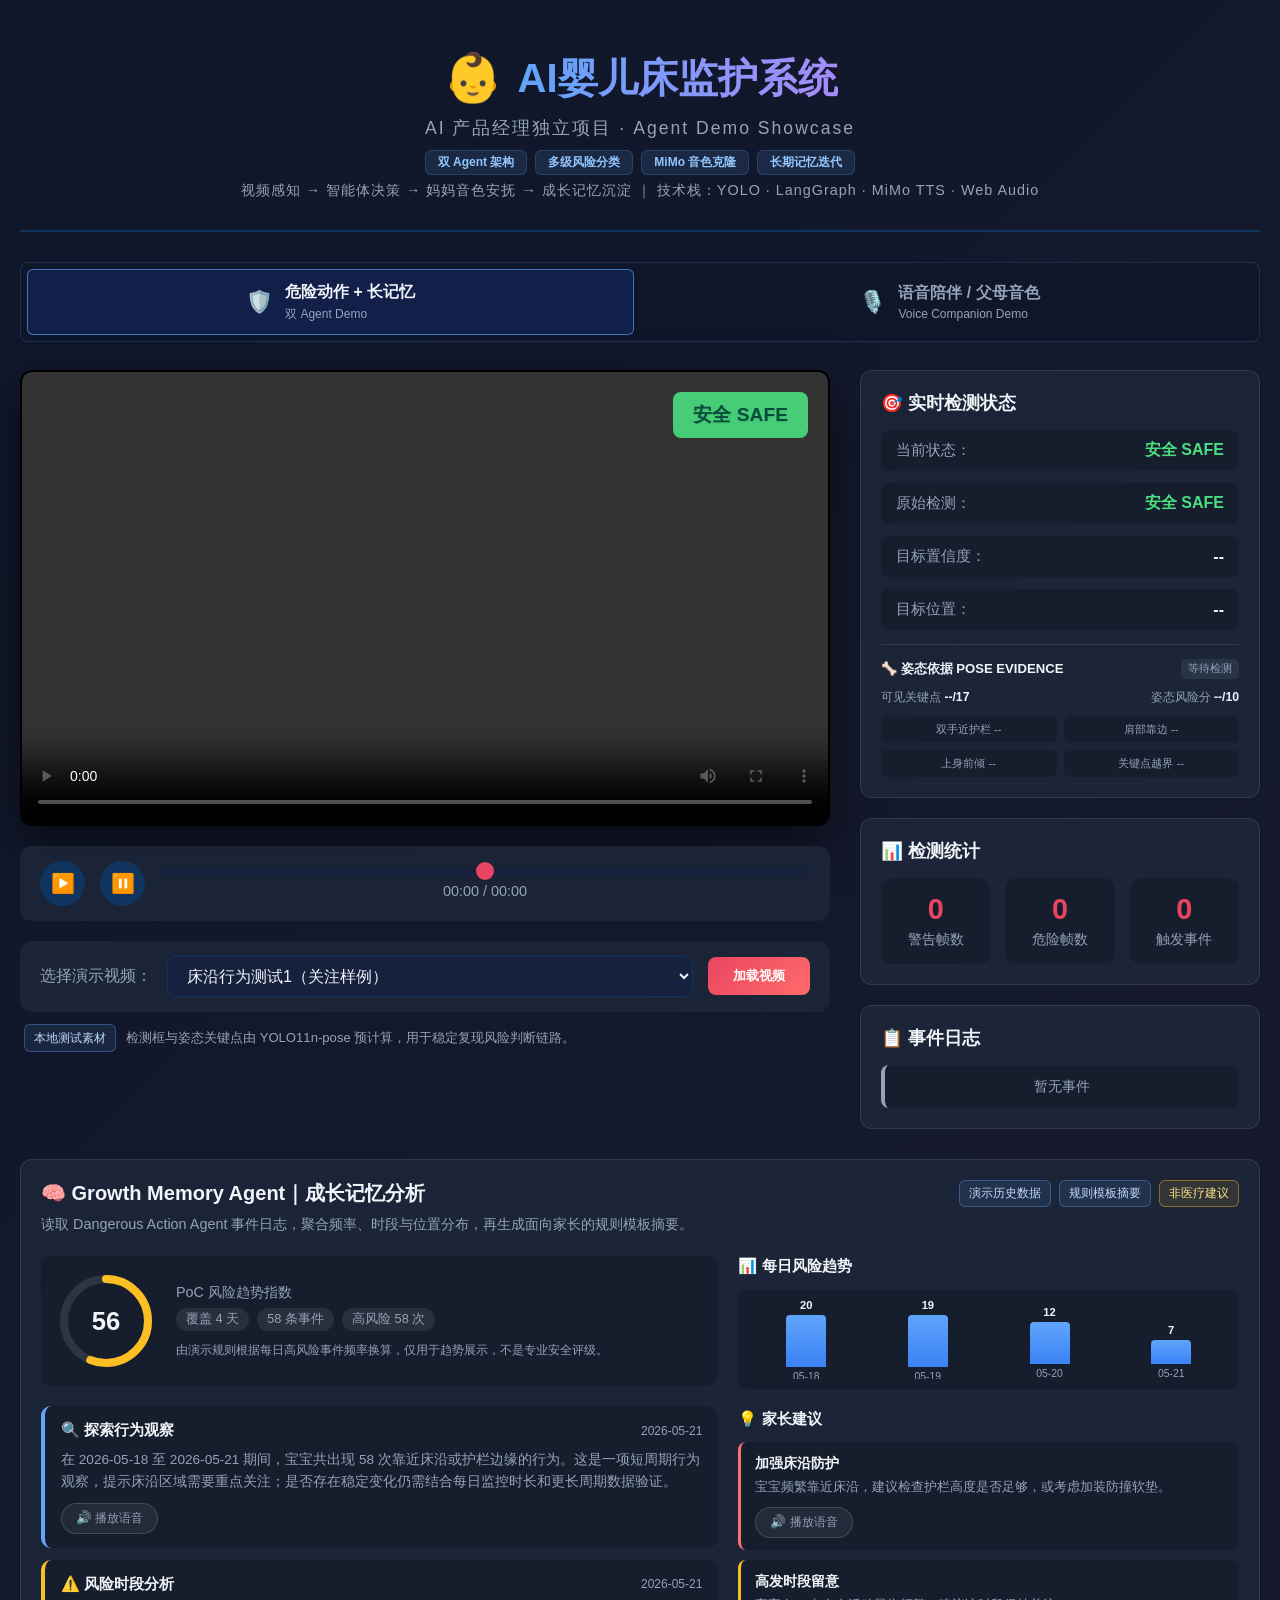
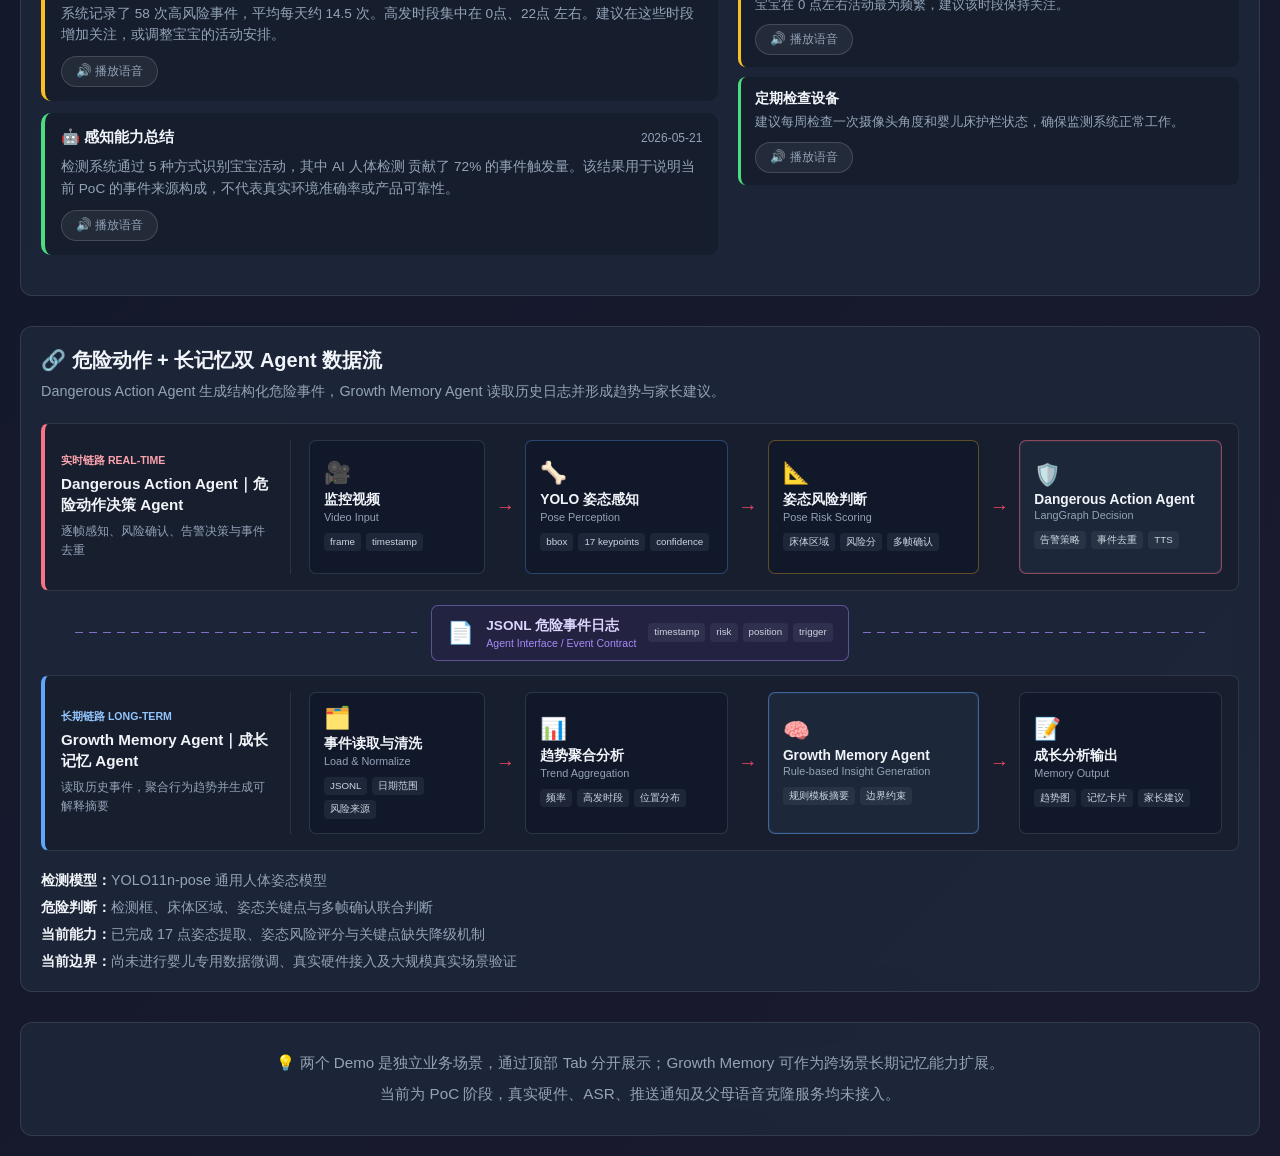
==== commit be8cfdfd: "Optimize portfolio demo loading" ====
--- a/web_demo/index.html
+++ b/web_demo/index.html
@@ -51,7 +51,7 @@
             <!-- 左侧：视频播放区 -->
             <div class="video-section">
                 <div class="video-container">
-                    <video id="videoPlayer" class="video-player" controls>
+                    <video id="videoPlayer" class="video-player" controls preload="metadata">
                         <source src="" type="video/mp4">
                         您的浏览器不支持视频播放
                     </video>
@@ -92,18 +92,18 @@
                 <div class="video-selector">
                     <label>选择演示视频：</label>
                     <select id="videoSelect" class="video-select">
-                        <option value="dangerous_test1">床沿行为测试1（关注样例）</option>
+                        <option value="dangerous_test1" selected>床沿行为测试1（关注样例）</option>
                         <option value="dangerous_test2">床沿行为测试2（观察样例）</option>
                         <option value="dangerous_test3">危险动作测试3</option>
                         <option value="dangerous_test4">危险动作测试4</option>
                         <option value="dangerous_test5">危险动作测试5</option>
-                        <option value="dangerous_test6" selected>危险动作测试6（AI合成场景）</option>
+                        <option value="dangerous_test6">危险动作测试6（AI合成场景，高清）</option>
                     </select>
                     <button id="loadVideoBtn" class="load-btn">加载视频</button>
                 </div>
                 <div id="videoDisclosure" class="source-disclosure">
-                    <span class="disclosure-badge synthetic">AI 合成场景素材</span>
-                    <span>检测框、姿态关键点与状态数据由 YOLO11n-pose 离线推理生成，不代表真实环境准确率。</span>
+                    <span class="disclosure-badge">本地测试素材</span>
+                    <span>检测框与姿态关键点由 YOLO11n-pose 预计算，用于稳定复现风险判断链路。</span>
                 </div>
             </div>
 
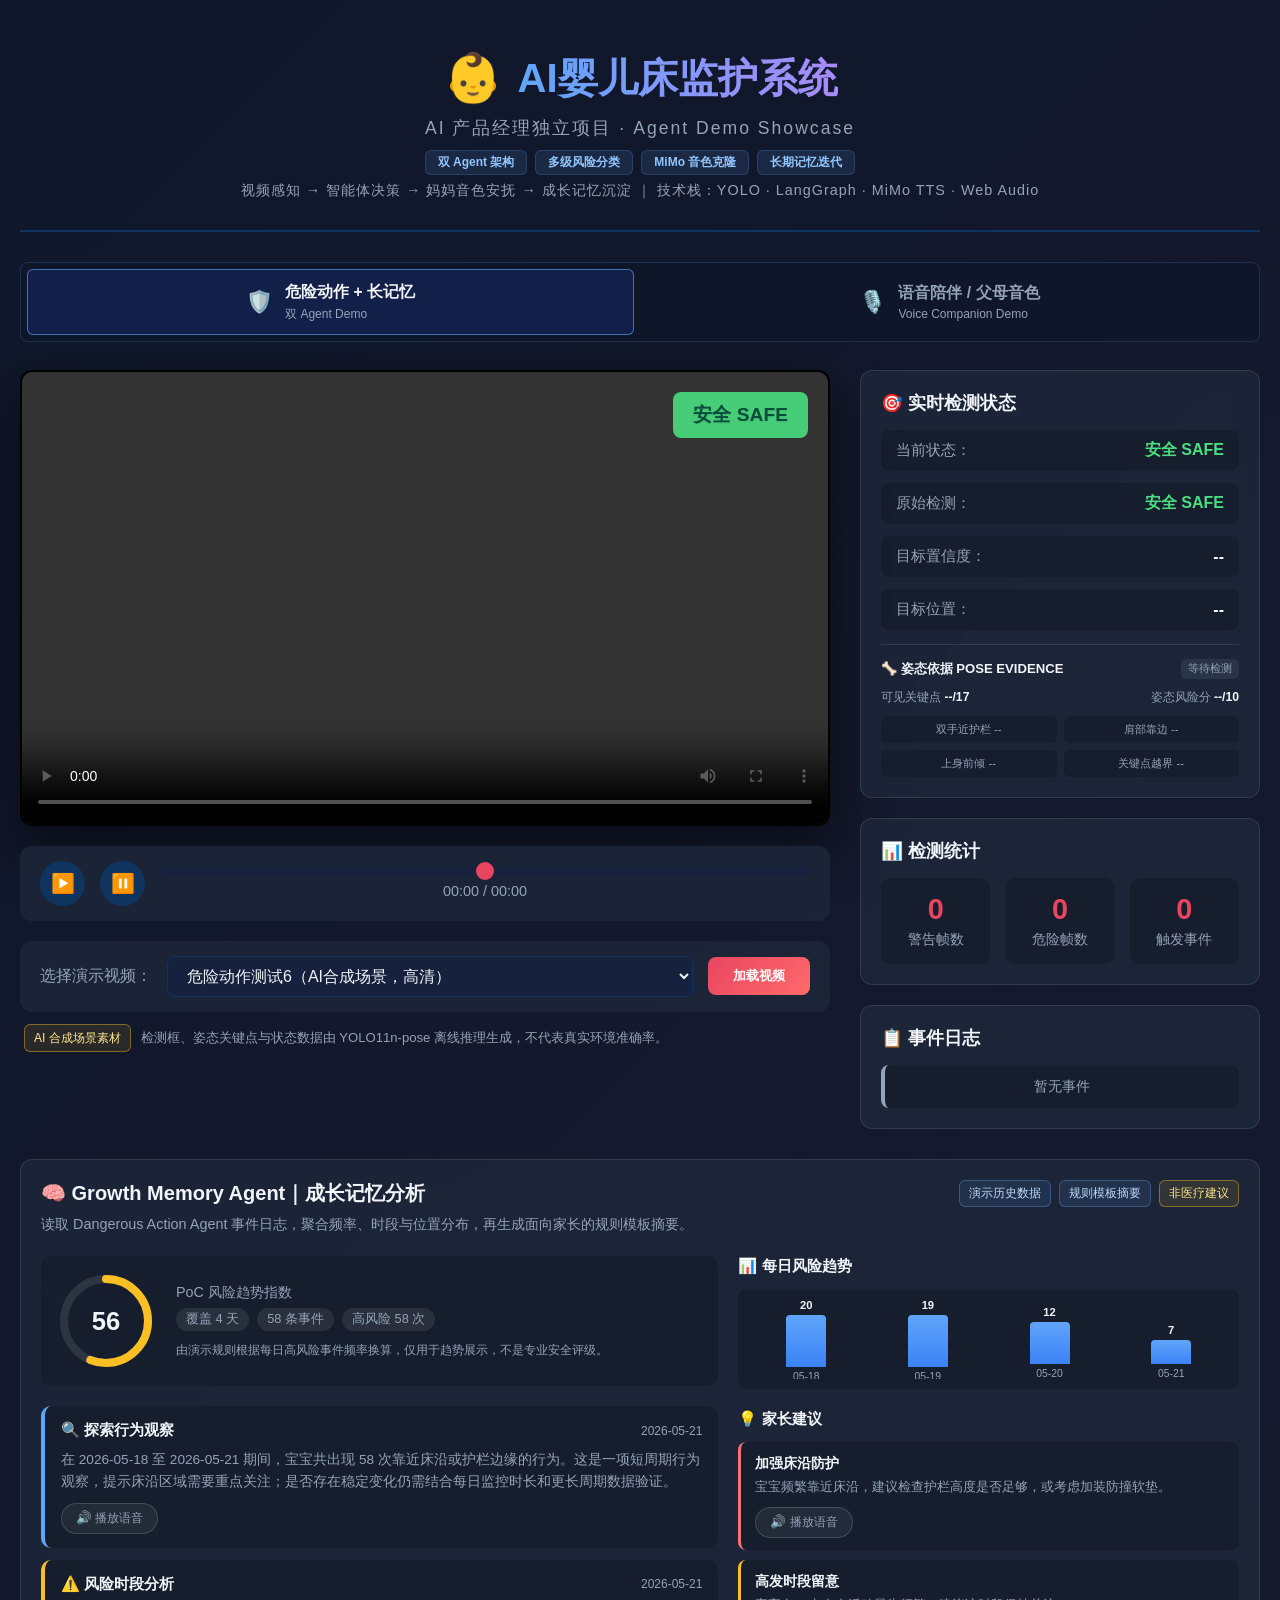
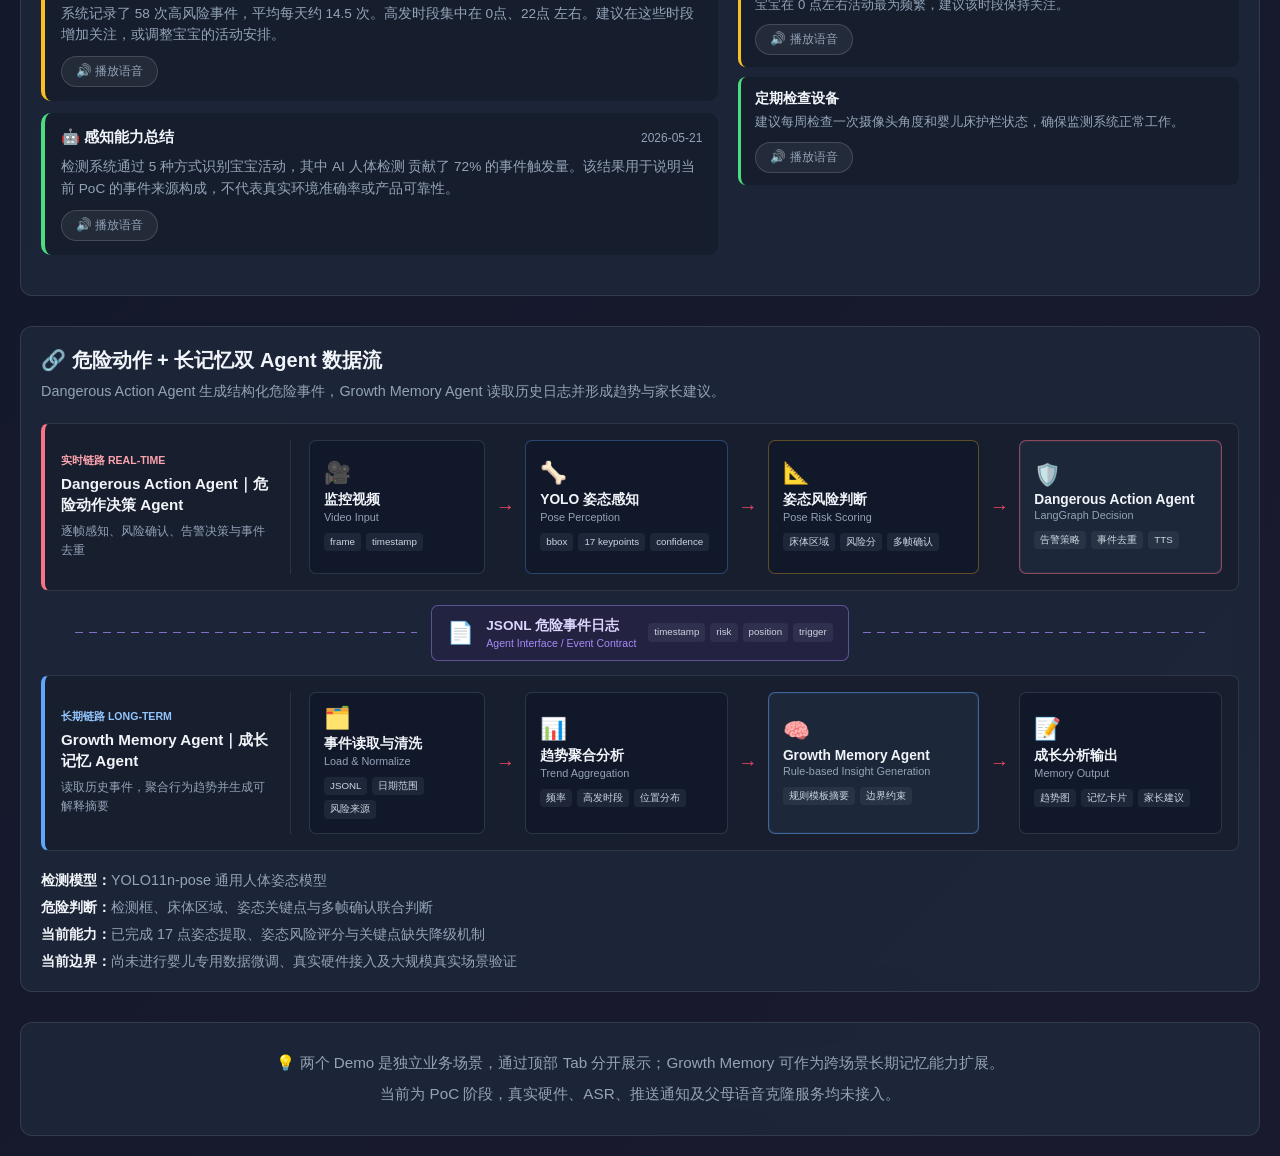
==== commit 1fd8e0e5: "Fix voice companion cry threshold flow" ====
--- a/web_demo/index.html
+++ b/web_demo/index.html
@@ -92,18 +92,18 @@
                 <div class="video-selector">
                     <label>选择演示视频：</label>
                     <select id="videoSelect" class="video-select">
-                        <option value="dangerous_test1" selected>床沿行为测试1（关注样例）</option>
+                        <option value="dangerous_test1">床沿行为测试1（关注样例）</option>
                         <option value="dangerous_test2">床沿行为测试2（观察样例）</option>
                         <option value="dangerous_test3">危险动作测试3</option>
                         <option value="dangerous_test4">危险动作测试4</option>
                         <option value="dangerous_test5">危险动作测试5</option>
-                        <option value="dangerous_test6">危险动作测试6（AI合成场景，高清）</option>
+                        <option value="dangerous_test6" selected>危险动作测试6（AI合成场景，高清）</option>
                     </select>
                     <button id="loadVideoBtn" class="load-btn">加载视频</button>
                 </div>
                 <div id="videoDisclosure" class="source-disclosure">
-                    <span class="disclosure-badge">本地测试素材</span>
-                    <span>检测框与姿态关键点由 YOLO11n-pose 预计算，用于稳定复现风险判断链路。</span>
+                    <span class="disclosure-badge synthetic">AI 合成场景素材</span>
+                    <span>检测框、姿态关键点与状态数据由 YOLO11n-pose 离线推理生成，不代表真实环境准确率。</span>
                 </div>
             </div>
 
@@ -401,7 +401,7 @@
                             <div class="monitor-message" id="monitorMessage">宝宝可能饿了 / 要抱抱</div>
                         </div>
                     </div>
-                    <div class="audio-slot"><div><span>哭声测试输入</span><strong id="cryingSlotStatus">baby_crying.wav 已接入</strong></div><div><span>父母克隆音色</span><strong>MiMo voiceclone 已接入</strong></div></div>
+                    <div class="audio-slot"><div><span>哭声测试输入</span><strong id="cryingSlotStatus">442655__josephvm__baby-girl-crying.wav 已接入</strong></div><div><span>父母克隆音色</span><strong>MiMo voiceclone 已接入</strong></div></div>
                     <ol id="simTimeline" class="simulation-timeline"><li><time>--:--</time><span>等待执行</span></li></ol>
                     <div class="integration-contract"><span>预留事件接口</span><code>cry.level · cry.db · cry.confidence · playback.voice_id · playback.completed</code></div>
                 </article>
